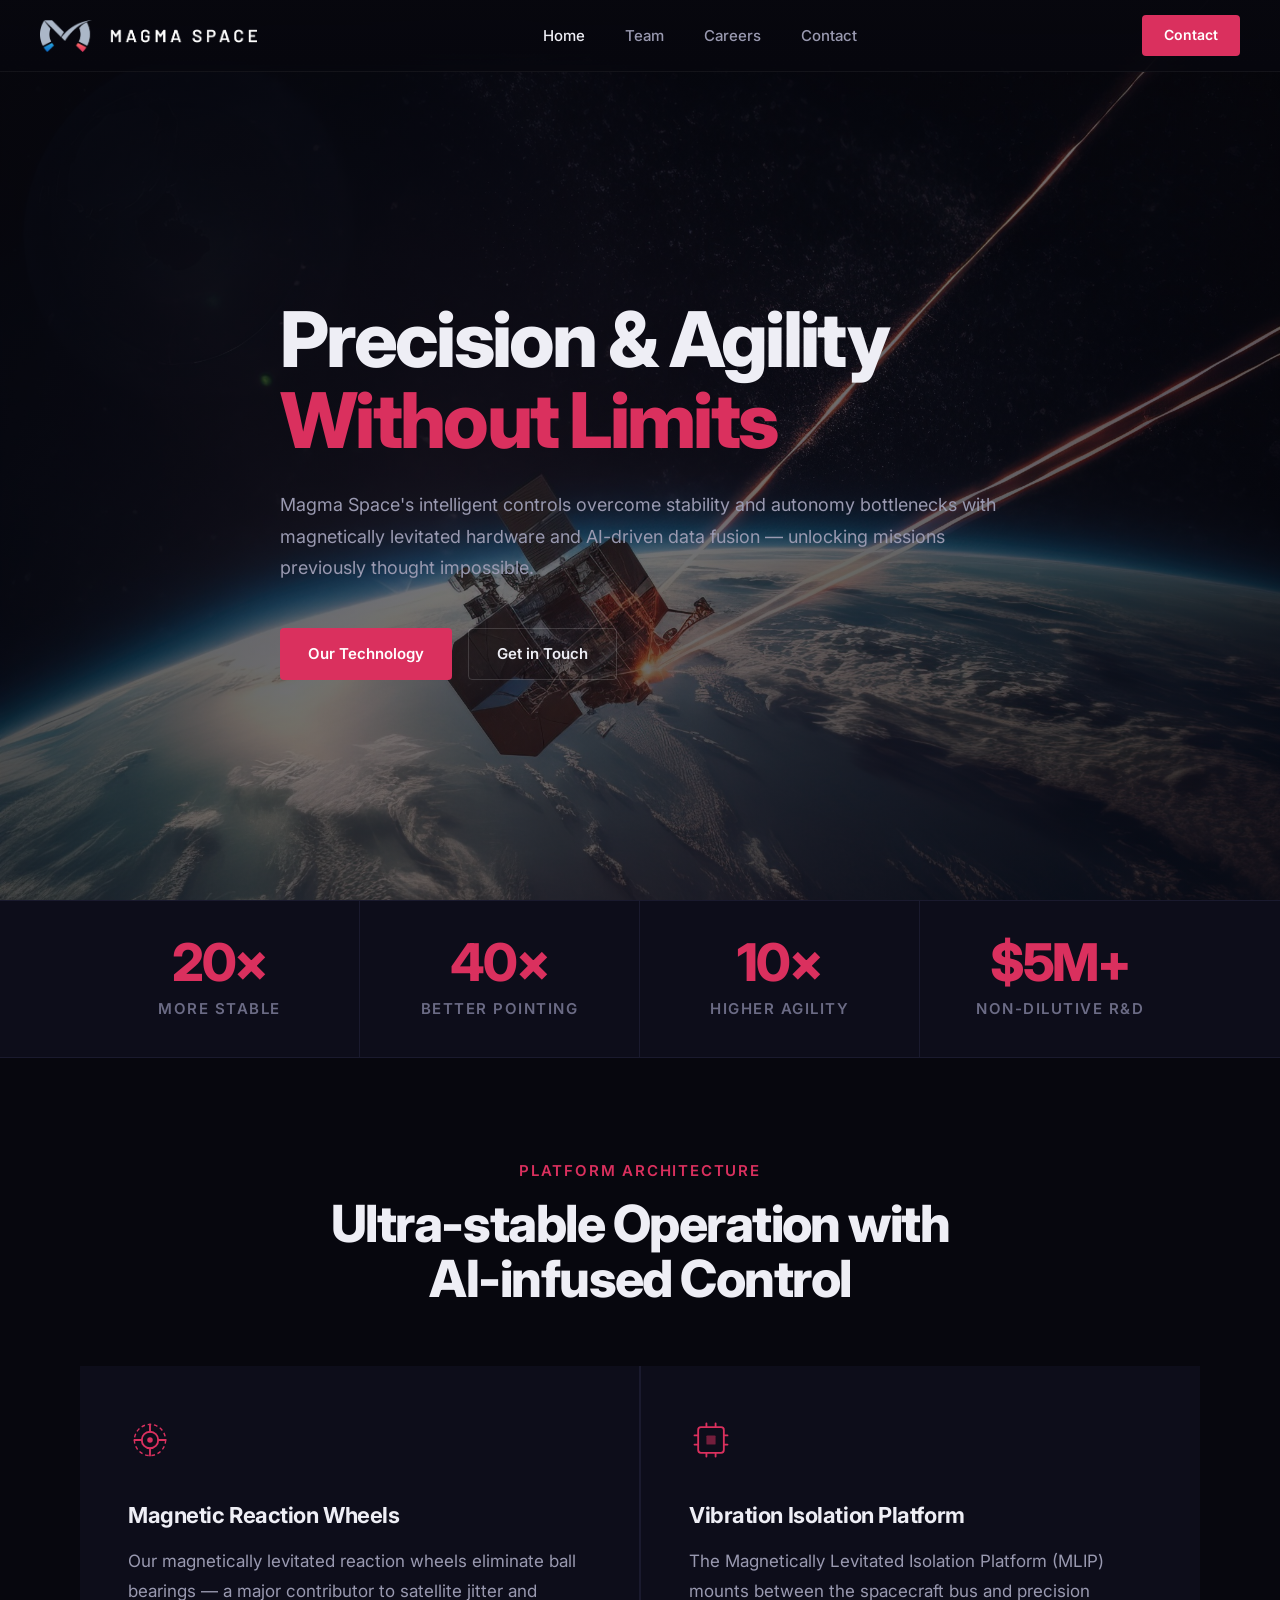
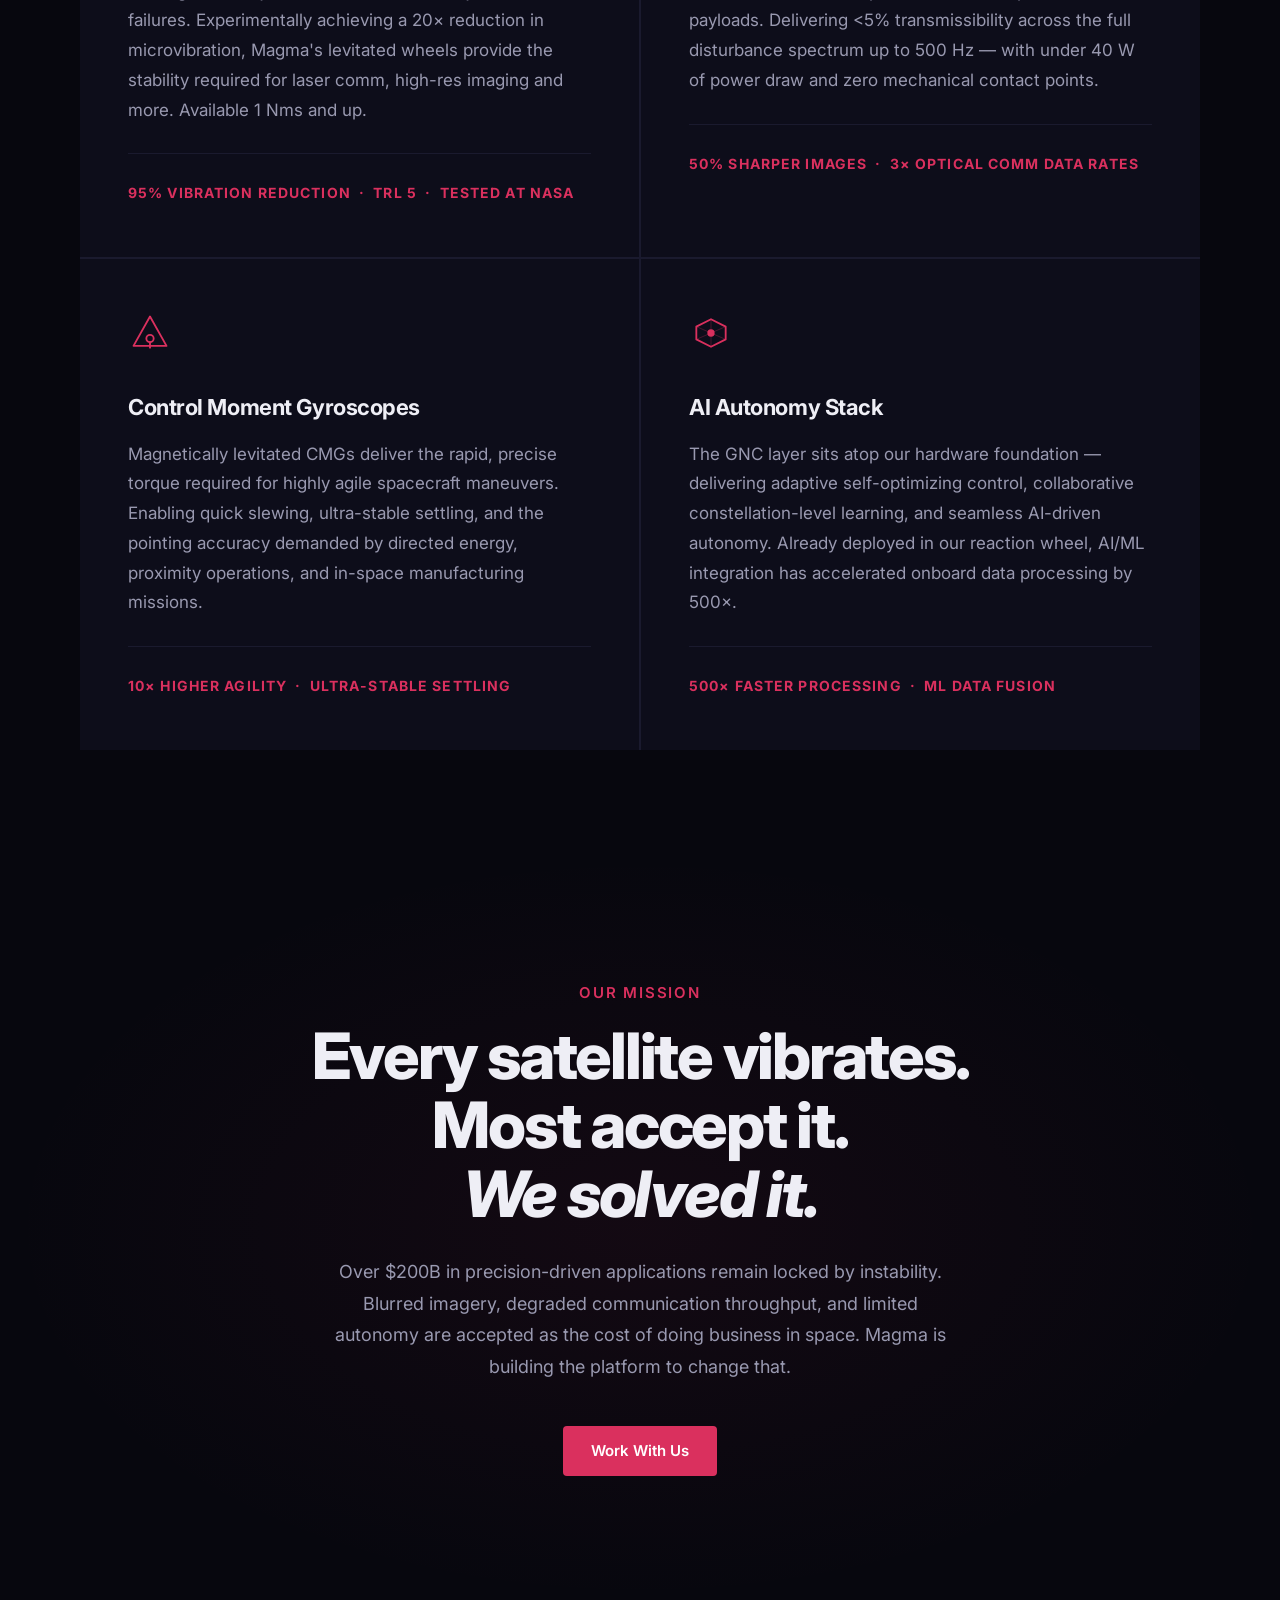
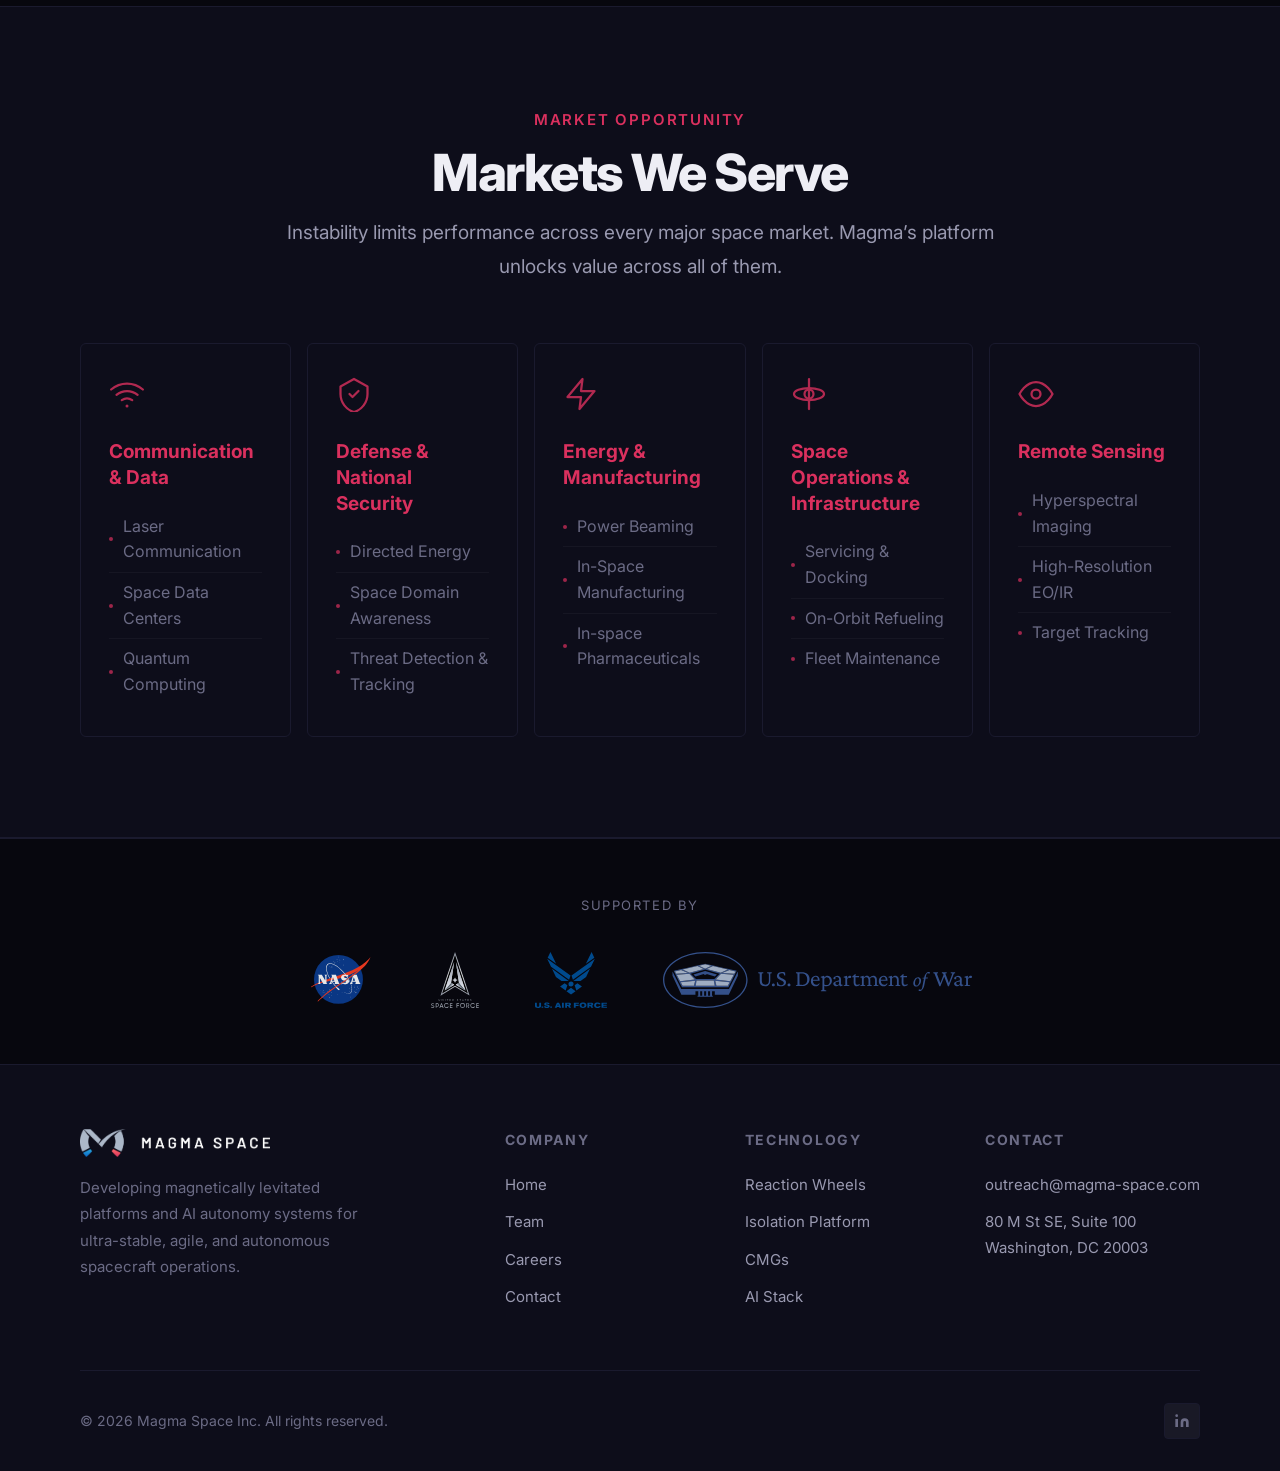
==== index.html @ cbd71b89 "fix favicon path (underscore not hyphen) Co-Authored-By: Claude Sonnet 4.6 <noreply@anthropic.com>" ====
<!DOCTYPE html>
<html lang="en">
<head>
  <meta charset="UTF-8">
  <meta name="viewport" content="width=device-width, initial-scale=1.0">
  <title>Magma Space — Ultra-Stable, Agile &amp; Autonomous Satellite Control</title>
  <meta name="description" content="Magma Space builds magnetically levitated platforms and AI autonomy systems that eliminate satellite vibration, enabling unprecedented precision for next-generation space missions.">
  <link rel="canonical" href="https://www.magma-space.com/">
  <link rel="icon" type="image/png" href="Images/logos/magma_favicon.png">


  <!-- Open Graph -->
  <meta property="og:type" content="website">
  <meta property="og:site_name" content="Magma Space">
  <meta property="og:url" content="https://www.magma-space.com/">
  <meta property="og:title" content="Magma Space — Ultra-Stable, Agile & Autonomous Satellite Control">
  <meta property="og:description" content="Magma Space builds magnetically levitated platforms and AI autonomy systems that eliminate satellite vibration, enabling unprecedented precision for next-generation space missions.">
  <meta property="og:image" content="https://www.magma-space.com/Images/stock/lasercomm.jpeg">

  <!-- Twitter / X Card -->
  <meta name="twitter:card" content="summary_large_image">
  <meta name="twitter:title" content="Magma Space — Ultra-Stable, Agile & Autonomous Satellite Control">
  <meta name="twitter:description" content="Magma Space builds magnetically levitated platforms and AI autonomy systems that eliminate satellite vibration, enabling unprecedented precision for next-generation space missions.">
  <meta name="twitter:image" content="https://www.magma-space.com/Images/stock/lasercomm.jpeg">

  <link rel="preconnect" href="https://fonts.googleapis.com">
  <link rel="preconnect" href="https://fonts.gstatic.com" crossorigin>
  <link href="https://fonts.googleapis.com/css2?family=Inter:ital,wght@0,400;0,500;0,600;0,700;0,800;0,900;1,400&display=swap" rel="stylesheet">
  <link rel="stylesheet" href="style.css">

  <!-- Structured Data -->
  <script type="application/ld+json">
  {
    "@context": "https://schema.org",
    "@type": "Organization",
    "name": "Magma Space",
    "alternateName": "Magma Space Inc.",
    "url": "https://www.magma-space.com",
    "logo": "https://www.magma-space.com/Images/logos/221030_Magma_Space_Logo_horizontal_negative.png",
    "description": "Magma Space builds magnetically levitated platforms and AI autonomy systems that eliminate satellite vibration, enabling unprecedented precision for next-generation space missions.",
    "foundingDate": "2022",
    "address": {
      "@type": "PostalAddress",
      "streetAddress": "80 M St SE, Suite 100",
      "addressLocality": "Washington",
      "addressRegion": "DC",
      "postalCode": "20003",
      "addressCountry": "US"
    },
    "contactPoint": {
      "@type": "ContactPoint",
      "email": "outreach@magma-space.com",
      "contactType": "customer service"
    },
    "sameAs": [
      "https://www.linkedin.com/company/magma-space/"
    ]
  }
  </script>
</head>
<body>

<!-- ── Navigation ─────────────────────────────────────────────────── -->
<nav>
  <a href="index.html" class="nav-logo"><img src="Images/logos/221030_Magma_Space_Logo_horizontal_negative.png" alt="Magma Space"></a>
  <ul class="nav-links">
    <li><a href="index.html" class="active">Home</a></li>
    <li><a href="team.html">Team</a></li>
    <li><a href="careers.html">Careers</a></li>
    <li><a href="contact.html">Contact</a></li>
  </ul>
  <a href="contact.html" class="btn-contact">Contact</a>
  <button class="nav-toggle" aria-label="Toggle navigation" aria-expanded="false">
    <span></span><span></span><span></span>
  </button>
</nav>

<!-- ── Hero ───────────────────────────────────────────────────────── -->
<section class="hero">
  <div class="hero-bg" style="background-image: url('Images/stock/SatelliteWithLaser.jpeg');"></div>
  <div class="container">
    <div class="hero-content">
      <h1>Precision & Agility<br><em>Without Limits</em><br></h1>
      <p>Magma Space's intelligent controls overcome stability and autonomy bottlenecks with magnetically levitated hardware and AI-driven data fusion — unlocking missions previously thought impossible.</p>
      <div class="hero-btns">
        <a href="#capabilities" class="btn btn-primary">Our Technology</a>
        <a href="contact.html" class="btn btn-outline">Get in Touch</a>
      </div>
    </div>
  </div>
</section>

<!-- ── Stats Bar ───────────────────────────────────────────────────── -->
<div class="stats-bar">
  <div class="container">
    <div class="stats-grid">
      <div class="stat-item">
        <div class="stat-number">20&times;</div>
        <div class="stat-label">More Stable</div>
      </div>
      <div class="stat-item">
        <div class="stat-number">40&times;</div>
        <div class="stat-label">Better Pointing</div>
      </div>
      <div class="stat-item">
        <div class="stat-number">10&times;</div>
        <div class="stat-label">Higher Agility</div>
      </div>
      <div class="stat-item">
        <div class="stat-number">$5M+</div>
        <div class="stat-label">Non-Dilutive R&amp;D</div>
      </div>
    </div>
  </div>
</div>

<!-- ── Capabilities ────────────────────────────────────────────────── -->
<section class="section" id="capabilities">
  <div class="container">
    <div class="section-header centered">
      <span class="tag">Platform Architecture</span>
      <h2>Ultra-stable Operation with <br> AI-infused Control</h2>
    </div>
    <div class="capabilities-grid">

      <div class="cap-card">
        <svg class="cap-icon" viewBox="0 0 48 48" fill="none" xmlns="http://www.w3.org/2000/svg">
          <circle cx="24" cy="24" r="9" stroke="currentColor" stroke-width="2"/>
          <circle cx="24" cy="24" r="17" stroke="currentColor" stroke-width="1.5" stroke-dasharray="4 3"/>
          <path d="M24 7V15M24 33V41M7 24H15M33 24H41" stroke="currentColor" stroke-width="2" stroke-linecap="round"/>
          <circle cx="24" cy="24" r="3" fill="currentColor"/>
        </svg>
        <h3>Magnetic Reaction Wheels</h3>
        <p>Our magnetically levitated reaction wheels eliminate ball bearings — a major contributor to satellite jitter and failures. Experimentally achieving a 20&times; reduction in microvibration, Magma's levitated wheels provide the stability required for laser comm, high-res imaging and more. Available 1 Nms and up.</p>
        <div class="cap-metric">95% vibration reduction &nbsp;&middot;&nbsp; TRL 5 &nbsp;&middot;&nbsp; Tested at NASA</div>
      </div>

      <div class="cap-card">
        <svg class="cap-icon" viewBox="0 0 48 48" fill="none" xmlns="http://www.w3.org/2000/svg">
          <rect x="10" y="10" width="28" height="28" rx="3" stroke="currentColor" stroke-width="2"/>
          <rect x="19" y="19" width="10" height="10" rx="1" fill="currentColor" opacity="0.5"/>
          <path d="M10 19H6M10 29H6M38 19H42M38 29H42M19 10V6M29 10V6M19 38V42M29 38V42" stroke="currentColor" stroke-width="2" stroke-linecap="round"/>
        </svg>
        <h3>Vibration Isolation Platform</h3>
        <p>The Magnetically Levitated Isolation Platform (MLIP) mounts between the spacecraft bus and precision payloads. Delivering &lt;5% transmissibility across the full disturbance spectrum up to 500&nbsp;Hz — with under 40&nbsp;W of power draw and zero mechanical contact points.</p>
        <div class="cap-metric">50% sharper images &nbsp;&middot;&nbsp; 3&times; optical comm data rates</div>
      </div>

      <div class="cap-card">
        <svg class="cap-icon" viewBox="0 0 48 48" fill="none" xmlns="http://www.w3.org/2000/svg">
          <path d="M24 6L42 38H6L24 6Z" stroke="currentColor" stroke-width="2" stroke-linejoin="round"/>
          <circle cx="24" cy="30" r="4" stroke="currentColor" stroke-width="2"/>
          <line x1="24" y1="34" x2="24" y2="40" stroke="currentColor" stroke-width="2" stroke-linecap="round"/>
        </svg>
        <h3>Control Moment Gyroscopes</h3>
        <p>Magnetically levitated CMGs deliver the rapid, precise torque required for highly agile spacecraft maneuvers. Enabling quick slewing, ultra-stable settling, and the pointing accuracy demanded by directed energy, proximity operations, and in-space manufacturing missions.</p>
        <div class="cap-metric">10&times; higher agility &nbsp;&middot;&nbsp; Ultra-stable settling</div>
      </div>

      <div class="cap-card">
        <svg class="cap-icon" viewBox="0 0 48 48" fill="none" xmlns="http://www.w3.org/2000/svg">
          <path d="M8 17L24 9L40 17V31L24 39L8 31V17Z" stroke="currentColor" stroke-width="2" stroke-linejoin="round"/>
          <path d="M24 9V39M8 17L40 31M40 17L8 31" stroke="currentColor" stroke-width="1" stroke-opacity="0.3"/>
          <circle cx="24" cy="24" r="4" fill="currentColor"/>
        </svg>
        <h3>AI Autonomy Stack</h3>
        <p>The GNC layer sits atop our hardware foundation — delivering adaptive self-optimizing control, collaborative constellation-level learning, and seamless AI-driven autonomy. Already deployed in our reaction wheel, AI/ML integration has accelerated onboard data processing by 500&times;.</p>
        <div class="cap-metric">500&times; faster processing &nbsp;&middot;&nbsp; ML Data Fusion</div>
      </div>

    </div>
  </div>
</section>

<!-- ── Mission ─────────────────────────────────────────────────────── -->
<section class="mission">
  <div class="mission-bg" style="background-image: url('Images/stock/Earth1.jpeg');"></div>
  <div class="mission-overlay"></div>
  <div class="container">
    <div class="mission-content">
      <span class="tag">Our Mission</span>
      <h2>Every satellite vibrates.<br>Most accept it.<br><em>We solved it.</em></h2>
      <p>Over $200B in precision-driven applications remain locked by instability. Blurred imagery, degraded communication throughput, and limited autonomy are accepted as the cost of doing business in space. Magma is building the platform to change that.</p>
      <a href="contact.html" class="btn btn-primary">Work With Us</a>
    </div>
  </div>
</section>

<!-- ── Markets ─────────────────────────────────────────────────────── -->
<section class="section" style="background: var(--bg-card); border-top: 1px solid var(--border); border-bottom: 1px solid var(--border);">
  <div class="container">
    <div class="section-header centered">
      <span class="tag">Market Opportunity</span>
      <h2>Markets We Serve</h2>
      <p>Instability limits performance across every major space market. Magma&rsquo;s platform unlocks value across all of them.</p>
    </div>
    <div class="markets-grid">
      <div class="market-card">
        <svg class="market-icon" viewBox="0 0 24 24" fill="none" stroke="currentColor" stroke-width="1.5" stroke-linecap="round" stroke-linejoin="round">
          <path d="M5 12.55a11 11 0 0 1 14.08 0"/>
          <path d="M1.42 9a16 16 0 0 1 21.16 0"/>
          <path d="M8.53 16.11a6 6 0 0 1 6.95 0"/>
          <circle cx="12" cy="20" r="1" fill="currentColor" stroke="none"/>
        </svg>
        <h3>Communication &amp; Data</h3>
        <ul>
          <li>Laser Communication</li>
          <li>Space Data Centers</li>
          <li>Quantum Computing</li>
        </ul>
      </div>
      <div class="market-card">
        <svg class="market-icon" viewBox="0 0 24 24" fill="none" stroke="currentColor" stroke-width="1.5" stroke-linecap="round" stroke-linejoin="round">
          <path d="M12 2L3 7v5c0 5.55 3.84 10.74 9 12 5.16-1.26 9-6.45 9-12V7L12 2z"/>
          <polyline points="9 12 11 14 15 10"/>
        </svg>
        <h3>Defense &amp; National Security</h3>
        <ul>
          <li>Directed Energy</li>
          <li>Space Domain Awareness</li>
          <li>Threat Detection &amp; Tracking</li>
        </ul>
      </div>
      <div class="market-card">
        <svg class="market-icon" viewBox="0 0 24 24" fill="none" stroke="currentColor" stroke-width="1.5" stroke-linecap="round" stroke-linejoin="round">
          <polygon points="13 2 3 14 12 14 11 22 21 10 12 10 13 2"/>
        </svg>
        <h3>Energy &amp; Manufacturing</h3>
        <ul>
          <li>Power Beaming</li>
          <li>In-Space Manufacturing</li>
          <li>In-space Pharmaceuticals</li>
        </ul>
      </div>
      <div class="market-card">
        <svg class="market-icon" viewBox="0 0 24 24" fill="none" stroke="currentColor" stroke-width="1.5" stroke-linecap="round">
          <circle cx="12" cy="12" r="3"/>
          <ellipse cx="12" cy="12" rx="10" ry="4"/>
          <line x1="12" y1="2" x2="12" y2="22"/>
        </svg>
        <h3>Space Operations &amp; Infrastructure</h3>
        <ul>
          <li>Servicing &amp; Docking</li>
          <li>On-Orbit Refueling</li>
          <li>Fleet Maintenance</li>
        </ul>
      </div>

      <div class="market-card">
        <svg class="market-icon" viewBox="0 0 24 24" fill="none" stroke="currentColor" stroke-width="1.5" stroke-linecap="round" stroke-linejoin="round">
          <path d="M1 12s4-8 11-8 11 8 11 8-4 8-11 8-11-8-11-8z"/>
          <circle cx="12" cy="12" r="3"/>
        </svg>
        <h3>Remote Sensing</h3>
        <ul>
          <li>Hyperspectral Imaging</li>
          <li>High-Resolution EO/IR</li>
          <li>Target Tracking</li>
        </ul>
      </div>
    </div>
  </div>
</section>

<!-- ── Partners ────────────────────────────────────────────────────── -->
<!--
  LOGO FILES — save each to Images/partners/ with the filename below.
  Download sources (all public domain U.S. government works):
    nasa.svg         → https://commons.wikimedia.org/wiki/File:NASA_logo.svg
    space-force.svg  → https://commons.wikimedia.org/wiki/File:United_States_Space_Force_logo.svg
    air-force.svg    → https://commons.wikimedia.org/wiki/File:US_Air_Force_Logo_Solid_Colour.svg
    dept-of-war.svg  → https://commons.wikimedia.org/wiki/File:United_States_Department_of_War_Logo_(2025,_Small_Use).svg
-->
<div class="partners-strip">
  <div class="container">
    <p class="partners-label">Supported By</p>
    <div class="partners-logos">
      <span class="partner-logo"><img src="Images/partners/nasa.svg" alt="NASA"></span>
      <span class="partner-logo"><img src="Images/partners/space-force.svg" alt="U.S. Space Force"></span>
      <span class="partner-logo"><img src="Images/partners/air-force.svg" alt="U.S. Air Force"></span>
      <span class="partner-logo"><img src="Images/partners/dept-of-war.svg" alt="U.S. Department of War"></span>
    </div>
  </div>
</div>

<!-- ── Footer ─────────────────────────────────────────────────────── -->
<footer>
  <div class="container">
    <div class="footer-main">
      <div class="footer-brand">
        <a href="index.html" class="nav-logo"><img src="Images/logos/221030_Magma_Space_Logo_horizontal_negative.png" alt="Magma Space"></a>
        <p>Developing magnetically levitated platforms and AI autonomy systems for ultra-stable, agile, and autonomous spacecraft operations.</p>
      </div>
      <div class="footer-col">
        <h4>Company</h4>
        <ul>
          <li><a href="index.html">Home</a></li>
          <li><a href="team.html">Team</a></li>
          <li><a href="careers.html">Careers</a></li>
          <li><a href="contact.html">Contact</a></li>
        </ul>
      </div>
      <div class="footer-col">
        <h4>Technology</h4>
        <ul>
          <li><a href="#capabilities">Reaction Wheels</a></li>
          <li><a href="#capabilities">Isolation Platform</a></li>
          <li><a href="#capabilities">CMGs</a></li>
          <li><a href="#capabilities">AI Stack</a></li>
        </ul>
      </div>
      <div class="footer-col">
        <h4>Contact</h4>
        <ul>
          <li><a href="mailto:outreach@magma-space.com">outreach@magma-space.com</a></li>
          <li><a href="contact.html">80 M St SE, Suite 100<br>Washington, DC 20003</a></li>
        </ul>
      </div>
    </div>
    <div class="footer-bottom">
      <p>&copy; 2026 Magma Space Inc. All rights reserved.</p>
      <div class="footer-social">
        <a href="https://www.linkedin.com/company/magma-space/" target="_blank" rel="noopener" aria-label="LinkedIn">
          <svg width="16" height="16" viewBox="0 0 24 24" fill="currentColor">
            <path d="M16 8a6 6 0 016 6v7h-4v-7a2 2 0 00-2-2 2 2 0 00-2 2v7h-4v-7a6 6 0 016-6zM2 9h4v12H2z"/>
            <circle cx="4" cy="4" r="2"/>
          </svg>
        </a>
      </div>
    </div>
  </div>
</footer>

<script src="main.js"></script>
</body>
</html>
---- style.css ----
/* ─── Reset ─────────────────────────────────────────────────────────── */
*, *::before, *::after { box-sizing: border-box; margin: 0; padding: 0; }
html { scroll-behavior: smooth; }
body {
  font-family: 'Inter', system-ui, -apple-system, sans-serif;
  background: var(--bg);
  color: var(--text);
  line-height: 1.6;
  -webkit-font-smoothing: antialiased;
}
img { max-width: 100%; display: block; }
a { color: inherit; text-decoration: none; }

/* ─── Variables ─────────────────────────────────────────────────────── */
:root {
  --bg:            #07070e;
  --bg-card:       #0d0d1a;
  --bg-card-hover: #121225;
  --border:        #1a1a2e;
  --accent:        #DA305E;
  --accent-hover:  #b82550;
  --accent-blue:   #2174CB;
  --text:          #eeeef5;
  --text-muted:    #6b6b85;
  --text-dim:      #9999b0;
  --nav-h:         72px;
  --max:           1200px;
  --r:             6px;
}

/* ─── Utilities ─────────────────────────────────────────────────────── */
.container { max-width: var(--max); margin: 0 auto; padding: 0 40px; }
.tag {
  font-size: 15px;
  font-weight: 600;
  letter-spacing: 0.12em;
  text-transform: uppercase;
  color: var(--accent);
}
.section    { padding: 100px 0; }
.section-sm { padding: 60px 0; }

/* ─── Navigation ────────────────────────────────────────────────────── */
nav {
  position: fixed;
  top: 0; left: 0; right: 0;
  height: var(--nav-h);
  display: flex;
  align-items: center;
  justify-content: space-between;
  padding: 0 40px;
  z-index: 100;
  background: linear-gradient(to bottom, rgba(7,7,14,0.97) 0%, rgba(7,7,14,0.85) 100%);
  backdrop-filter: blur(16px);
  border-bottom: 1px solid rgba(255,255,255,0.05);
}
.nav-logo {
  display: flex;
  align-items: center;
  flex-shrink: 0;
}
.nav-logo img {
  height: 32px;
  width: auto;
  display: block;
}
.nav-links { display: flex; list-style: none; gap: 40px; }
.nav-links a {
  font-size: 15px;
  font-weight: 500;
  color: var(--text-dim);
  transition: color 0.2s;
}
.nav-links a:hover,
.nav-links a.active { color: var(--text); }
.nav-toggle {
  display: none;
  flex-direction: column;
  justify-content: center;
  gap: 5px;
  background: none;
  border: none;
  cursor: pointer;
  padding: 8px;
  z-index: 101;
}
.nav-toggle span {
  display: block;
  width: 22px;
  height: 2px;
  background: var(--text);
  border-radius: 2px;
  transition: transform 0.25s, opacity 0.25s;
}
.nav-toggle.open span:nth-child(1) { transform: translateY(7px) rotate(45deg); }
.nav-toggle.open span:nth-child(2) { opacity: 0; }
.nav-toggle.open span:nth-child(3) { transform: translateY(-7px) rotate(-45deg); }
.btn-contact {
  padding: 9px 22px;
  background: var(--accent);
  color: #fff;
  font-size: 14px;
  font-weight: 600;
  border-radius: 4px;
  transition: background 0.2s, transform 0.15s;
}
.btn-contact:hover { background: var(--accent-hover); transform: translateY(-1px); }

/* ─── Buttons ───────────────────────────────────────────────────────── */
.btn {
  display: inline-flex;
  align-items: center;
  gap: 8px;
  padding: 13px 28px;
  font-size: 15px;
  font-weight: 600;
  border-radius: 4px;
  transition: all 0.2s;
  cursor: pointer;
  border: none;
  font-family: inherit;
}
.btn-primary { background: var(--accent); color: #fff; }
.btn-primary:hover { background: var(--accent-hover); transform: translateY(-1px); }
.btn-outline {
  background: transparent;
  color: var(--text);
  border: 1px solid rgba(255,255,255,0.15);
}
.btn-outline:hover { border-color: rgba(255,255,255,0.35); background: rgba(255,255,255,0.04); }

/* ─── Hero ──────────────────────────────────────────────────────────── */
.hero {
  position: relative;
  min-height: 100vh;
  display: flex;
  align-items: center;
  overflow: hidden;
}
.hero-bg {
  position: absolute;
  inset: 0;
  background-size: cover;
  background-position: top right;
  z-index: 0;
}
.hero-bg::after {
  content: '';
  position: absolute;
  inset: 0;
  background: linear-gradient(135deg,
    rgba(7,7,14,0.88) 0%,
    rgba(7,7,14,0.55) 50%,
    rgba(7,7,14,0.75) 100%);
}
.hero-content {
  position: relative;
  z-index: 1;
  max-width: 780px;
  padding-top: 80px;
}
.hero-label {
  display: inline-flex;
  align-items: center;
  gap: 10px;
  margin-bottom: 28px;
}
.hero-label::before {
  content: '';
  display: block;
  width: 28px;
  height: 1px;
  background: var(--accent);
}
.hero h1 {
  font-size: clamp(44px, 6vw, 80px);
  font-weight: 800;
  line-height: 1.05;
  letter-spacing: -0.035em;
  margin-bottom: 28px;
}
.hero h1 em { font-style: normal; color: var(--accent); }
.hero p {
  font-size: 18px;
  color: var(--text-dim);
  max-width: 720px;
  margin-bottom: 44px;
  line-height: 1.75;
}
.hero-btns { display: flex; gap: 16px; flex-wrap: wrap; }

/* ─── Stats Bar ─────────────────────────────────────────────────────── */
.stats-bar {
  background: var(--bg-card);
  border-top: 1px solid var(--border);
  border-bottom: 1px solid var(--border);
}
.stats-grid {
  display: grid;
  grid-template-columns: repeat(4, 1fr);
}
.stat-item {
  text-align: center;
  padding: 36px 20px;
  border-right: 1px solid var(--border);
}
.stat-item:last-child { border-right: none; }
.stat-number {
  font-size: 52px;
  font-weight: 800;
  letter-spacing: -0.04em;
  color: var(--accent);
  line-height: 1;
  margin-bottom: 8px;
}
.stat-label {
  font-size: 15px;
  color: var(--text-muted);
  font-weight: 600;
  text-transform: uppercase;
  letter-spacing: 0.1em;
}

/* ─── Section Headers ───────────────────────────────────────────────── */
.section-header { margin-bottom: 60px; }
.section-header h2 {
  font-size: clamp(32px, 4vw, 54px);
  font-weight: 800;
  letter-spacing: -0.03em;
  line-height: 1.08;
  margin-top: 12px;
  margin-bottom: 16px;
}
.section-header p {
  font-size: 19px;
  color: var(--text-dim);
  max-width: 720px;
  line-height: 1.75;
}
.section-header.centered { text-align: center; }
.section-header.centered p { margin: 0 auto; }

/* ─── Capabilities Grid ─────────────────────────────────────────────── */
.capabilities-grid {
  display: grid;
  grid-template-columns: repeat(2, 1fr);
  gap: 2px;
  background: var(--border);
}
.cap-card {
  background: var(--bg-card);
  padding: 52px 48px;
  position: relative;
  overflow: hidden;
  transition: background 0.2s;
}
.cap-card:hover { background: var(--bg-card-hover); }
.cap-card::before {
  content: '';
  position: absolute;
  top: 0; left: 0; right: 0;
  height: 2px;
  background: var(--accent);
  opacity: 0;
  transition: opacity 0.25s;
}
.cap-card:hover::before { opacity: 1; }
.cap-icon {
  width: 44px;
  height: 44px;
  margin-bottom: 28px;
  color: var(--accent);
}
.cap-card h3 {
  font-size: 22px;
  font-weight: 700;
  letter-spacing: -0.02em;
  margin-bottom: 14px;
}
.cap-card p {
  font-size: 17px;
  color: var(--text-dim);
  line-height: 1.75;
}
.cap-metric {
  margin-top: 28px;
  padding-top: 28px;
  border-top: 1px solid var(--border);
  font-size: 14px;
  color: var(--accent);
  font-weight: 700;
  letter-spacing: 0.08em;
  text-transform: uppercase;
}

/* ─── Mission Block ─────────────────────────────────────────────────── */
.mission {
  position: relative;
  overflow: hidden;
  text-align: center;
  padding: 130px 0;
}
.mission-bg {
  position: absolute;
  inset: 0;
  background-size: cover;
  background-position: center;
  opacity: 0.1;
}
.mission-overlay {
  position: absolute;
  inset: 0;
  background: radial-gradient(ellipse at center, rgba(218,48,94,0.06) 0%, transparent 70%);
}
.mission-content {
  position: relative;
  z-index: 1;
  max-width: 820px;
  margin: 0 auto;
}
.mission h2 {
  font-size: clamp(36px, 5vw, 66px);
  font-weight: 800;
  letter-spacing: -0.035em;
  line-height: 1.08;
  margin: 16px 0 28px;
}
.mission p {
  font-size: 18px;
  color: var(--text-dim);
  line-height: 1.75;
  max-width: 620px;
  margin: 0 auto 44px;
}

/* ─── Markets Grid ──────────────────────────────────────────────────── */
.markets-grid {
  display: grid;
  grid-template-columns: repeat(5, 1fr);
  gap: 16px;
}
.market-card {
  background: var(--bg-card);
  border: 1px solid var(--border);
  border-radius: var(--r);
  padding: 32px 28px;
  position: relative;
  overflow: hidden;
  transition: border-color 0.3s, background 0.3s, transform 0.3s, box-shadow 0.3s;
}
.market-card::before {
  content: '';
  position: absolute;
  top: 0; left: 0; right: 0;
  height: 2px;
  background: var(--accent);
  opacity: 0;
  transition: opacity 0.3s;
}
.market-card:hover {
  border-color: rgba(218,48,94,0.45);
  background: var(--bg-card-hover);
  transform: translateY(-6px);
  box-shadow: 0 20px 48px rgba(218,48,94,0.12);
}
.market-card:hover::before { opacity: 1; }
.market-icon {
  width: 36px;
  height: 36px;
  color: var(--accent);
  margin-bottom: 20px;
  opacity: 0.8;
  transition: transform 0.3s, opacity 0.3s;
}
.market-card:hover .market-icon {
  transform: scale(1.15);
  opacity: 1;
}
.market-value {
  font-size: 38px;
  font-weight: 800;
  letter-spacing: -0.04em;
  color: var(--accent);
  margin-bottom: 8px;
  line-height: 1;
}
.market-card h3 {
  font-size: 19px;
  font-weight: 700;
  margin-bottom: 16px;
  line-height: 1.35;
  color: var(--accent);
}
.market-card ul { list-style: none; }
.market-card ul li {
  font-size: 16px;
  color: var(--text-muted);
  padding: 7px 0;
  display: flex;
  align-items: center;
  gap: 10px;
  border-bottom: 1px solid rgba(255,255,255,0.04);
}
.market-card ul li:last-child { border-bottom: none; }
.market-card ul li::before {
  content: '';
  width: 4px;
  height: 4px;
  background: var(--accent);
  border-radius: 50%;
  flex-shrink: 0;
  opacity: 0.7;
}

/* ─── News Ticker ───────────────────────────────────────────────────── */
.news-strip {
  background: rgba(218,48,94,0.05);
  border-top: 1px solid rgba(218,48,94,0.12);
  border-bottom: 1px solid rgba(218,48,94,0.12);
  padding: 18px 0;
  overflow: hidden;
  position: relative;
}
.news-strip::before,
.news-strip::after {
  content: '';
  position: absolute;
  top: 0; bottom: 0;
  width: 100px;
  z-index: 2;
  pointer-events: none;
}
.news-strip::before { left: 0; background: linear-gradient(to right, var(--bg), transparent); }
.news-strip::after  { right: 0; background: linear-gradient(to left, var(--bg), transparent); }
.ticker-track {
  display: flex;
  animation: ticker 50s linear infinite;
  width: max-content;
}
.ticker-track:hover { animation-play-state: paused; }
@keyframes ticker {
  0%   { transform: translateX(0); }
  100% { transform: translateX(-50%); }
}
.ticker-item {
  display: inline-flex;
  align-items: center;
  gap: 14px;
  padding: 0 64px;
  white-space: nowrap;
  font-size: 14px;
  font-weight: 500;
  color: var(--text-dim);
}
.ticker-item strong { color: var(--text); font-weight: 600; }
.ticker-dot {
  width: 4px;
  height: 4px;
  background: var(--accent);
  border-radius: 50%;
  flex-shrink: 0;
}

/* ─── Partners Strip ────────────────────────────────────────────────── */
.partners-strip {
  border-top: 1px solid var(--border);
  padding: 56px 0;
}
.partners-label {
  text-align: center;
  font-size: 13px;
  text-transform: uppercase;
  letter-spacing: 0.12em;
  color: var(--text-muted);
  margin-bottom: 36px;
}
.partners-logos {
  display: flex;
  justify-content: center;
  align-items: center;
  gap: 56px;
  flex-wrap: wrap;
}
.partner-logo {
  display: flex;
  align-items: center;
}
.partner-logo img {
  height: 56px;
  width: auto;
  opacity: 0.9;
  transition: opacity 0.2s;
}
.partner-logo img:hover { opacity: 1; }

/* ─── Page Hero (inner pages) ───────────────────────────────────────── */
.page-hero {
  padding: calc(var(--nav-h) + 80px) 0 80px;
  border-bottom: 1px solid var(--border);
}
.page-hero h1 {
  font-size: clamp(38px, 5vw, 66px);
  font-weight: 800;
  letter-spacing: -0.035em;
  line-height: 1.08;
  margin-top: 14px;
  margin-bottom: 18px;
}
.page-hero p {
  font-size: 18px;
  color: var(--text-dim);
  max-width: 560px;
  line-height: 1.75;
}

/* ─── Team Grid ─────────────────────────────────────────────────────── */
.team-grid {
  display: grid;
  grid-template-columns: repeat(3, 1fr);
  gap: 20px;
}
.team-card {
  background: var(--bg-card);
  border: 1px solid var(--border);
  border-radius: var(--r);
  overflow: hidden;
  transition: border-color 0.25s, transform 0.25s;
}
.team-card:hover {
  border-color: rgba(218,48,94,0.35);
  transform: translateY(-4px);
}
.team-photo {
  width: 100%;
  aspect-ratio: 1 / 1;
  object-fit: cover;
  object-position: top center;
  filter: grayscale(15%);
  transition: filter 0.3s;
}
.team-card:hover .team-photo { filter: grayscale(0%); }
.team-info {
  padding: 22px 24px;
  display: flex;
  justify-content: space-between;
  align-items: center;
  gap: 12px;
}
.team-info-text h3 {
  font-size: 17px;
  font-weight: 700;
  letter-spacing: -0.01em;
  margin-bottom: 4px;
}
.team-info-text p {
  font-size: 15px;
  color: var(--text-muted);
  font-weight: 500;
}
.linkedin-btn {
  flex-shrink: 0;
  width: 36px;
  height: 36px;
  background: rgba(255,255,255,0.06);
  border: 1px solid var(--border);
  border-radius: 4px;
  display: flex;
  align-items: center;
  justify-content: center;
  color: var(--text-dim);
  transition: background 0.2s, color 0.2s, border-color 0.2s;
}
.linkedin-btn:hover { background: #0a66c2; color: #fff; border-color: #0a66c2; }

/* ─── Advisor Grid ──────────────────────────────────────────────────── */
.advisor-grid {
  display: grid;
  grid-template-columns: repeat(4, 1fr);
  gap: 16px;
}
.advisor-card {
  background: var(--bg-card);
  border: 1px solid var(--border);
  border-radius: var(--r);
  padding: 28px 24px;
  transition: border-color 0.2s;
}
.advisor-card:hover { border-color: rgba(218,48,94,0.25); }
.advisor-card h3 {
  font-size: 17px;
  font-weight: 700;
  margin-bottom: 6px;
}
.advisor-card .role {
  font-size: 15px;
  color: var(--accent);
  font-weight: 600;
  letter-spacing: 0.02em;
  margin-bottom: 12px;
}
.advisor-card p {
  font-size: 15px;
  color: var(--text-muted);
  line-height: 1.65;
}

/* ─── Careers ───────────────────────────────────────────────────────── */
.careers-list {
  display: flex;
  flex-direction: column;
  gap: 2px;
  background: var(--border);
  border-radius: var(--r);
  overflow: hidden;
}
.job-card {
  background: var(--bg-card);
  padding: 44px 52px;
  display: flex;
  justify-content: space-between;
  align-items: center;
  gap: 60px;
  transition: background 0.2s;
}
.job-card:hover { background: var(--bg-card-hover); }
.job-info { flex: 1; }
.job-dept {
  font-size: 14px;
  font-weight: 700;
  letter-spacing: 0.12em;
  text-transform: uppercase;
  color: var(--accent);
  margin-bottom: 10px;
}
.job-info h3 {
  font-size: 22px;
  font-weight: 700;
  letter-spacing: -0.02em;
  margin-bottom: 12px;
}
.job-info p {
  font-size: 16px;
  color: var(--text-dim);
  line-height: 1.75;
  max-width: 620px;
}
.btn-apply {
  flex-shrink: 0;
  display: inline-block;
  padding: 12px 28px;
  background: transparent;
  border: 1px solid var(--border);
  color: var(--text);
  font-size: 15px;
  font-weight: 600;
  border-radius: 4px;
  transition: all 0.2s;
  white-space: nowrap;
  font-family: inherit;
  cursor: pointer;
}
.btn-apply:hover {
  background: var(--accent);
  border-color: var(--accent);
  color: #fff;
  transform: translateY(-1px);
}
.careers-cta {
  margin-top: 60px;
  padding: 56px 48px;
  background: var(--bg-card);
  border: 1px solid var(--border);
  border-radius: var(--r);
  text-align: center;
}
.careers-cta h3 {
  font-size: 26px;
  font-weight: 700;
  letter-spacing: -0.02em;
  margin-bottom: 10px;
}
.careers-cta p { color: var(--text-dim); margin-bottom: 28px; font-size: 16px; line-height: 1.65; }

/* ─── Contact ───────────────────────────────────────────────────────── */
.contact-layout {
  display: grid;
  grid-template-columns: 1fr 1.6fr;
  gap: 80px;
  align-items: start;
}
.contact-info h2 {
  font-size: clamp(32px, 4vw, 48px);
  font-weight: 800;
  letter-spacing: -0.03em;
  line-height: 1.1;
  margin-bottom: 18px;
}
.contact-info > p {
  color: var(--text-dim);
  font-size: 16px;
  line-height: 1.75;
  margin-bottom: 44px;
}
.contact-details { display: flex; flex-direction: column; gap: 20px; }
.contact-item { display: flex; gap: 16px; align-items: flex-start; }
.contact-icon {
  width: 40px;
  height: 40px;
  background: var(--bg-card);
  border: 1px solid var(--border);
  border-radius: 4px;
  display: flex;
  align-items: center;
  justify-content: center;
  color: var(--accent);
  flex-shrink: 0;
}
.contact-item-text .label {
  font-size: 14px;
  text-transform: uppercase;
  letter-spacing: 0.1em;
  color: var(--text-muted);
  margin-bottom: 4px;
  font-weight: 600;
}
.contact-item-text .value {
  font-size: 16px;
  font-weight: 500;
  color: var(--text);
  line-height: 1.5;
}
.contact-item-text a.value:hover { color: var(--accent); }
.contact-form {
  background: var(--bg-card);
  border: 1px solid var(--border);
  border-radius: var(--r);
  padding: 52px;
}
.contact-form h3 {
  font-size: 22px;
  font-weight: 700;
  letter-spacing: -0.02em;
  margin-bottom: 32px;
}
.form-group { margin-bottom: 22px; }
.form-group label {
  display: block;
  font-size: 13px;
  font-weight: 700;
  color: var(--text-muted);
  margin-bottom: 8px;
  text-transform: uppercase;
  letter-spacing: 0.08em;
}
.form-group input,
.form-group textarea,
.form-group select {
  width: 100%;
  background: rgba(255,255,255,0.04);
  border: 1px solid var(--border);
  border-radius: 4px;
  padding: 13px 16px;
  font-size: 16px;
  color: var(--text);
  font-family: inherit;
  transition: border-color 0.2s, background 0.2s;
  -webkit-appearance: none;
}
.form-group input:focus,
.form-group textarea:focus,
.form-group select:focus {
  outline: none;
  border-color: rgba(218,48,94,0.5);
  background: rgba(255,255,255,0.06);
}
.form-group select { cursor: pointer; }
.form-group select option { background: #0d0d1a; }
.form-group textarea { resize: vertical; min-height: 130px; }
.form-row { display: grid; grid-template-columns: 1fr 1fr; gap: 16px; }
.form-group input::placeholder,
.form-group textarea::placeholder { color: var(--text-muted); }
.form-submit {
  width: 100%;
  padding: 16px;
  background: var(--accent);
  color: #fff;
  font-size: 15px;
  font-weight: 700;
  border: none;
  border-radius: 4px;
  cursor: pointer;
  transition: background 0.2s, transform 0.15s;
  font-family: inherit;
  letter-spacing: 0.01em;
  margin-top: 4px;
}
.form-submit:hover { background: var(--accent-hover); transform: translateY(-1px); }

/* ─── Footer ────────────────────────────────────────────────────────── */
footer {
  background: var(--bg-card);
  border-top: 1px solid var(--border);
  padding: 64px 0 32px;
}
.footer-main {
  display: grid;
  grid-template-columns: 2fr 1fr 1fr 1fr;
  gap: 56px;
  padding-bottom: 48px;
  border-bottom: 1px solid var(--border);
  margin-bottom: 32px;
}
.footer-brand .nav-logo img {
  height: 28px;
}
.footer-brand p {
  font-size: 15px;
  color: var(--text-muted);
  line-height: 1.75;
  margin-top: 18px;
  max-width: 280px;
}
.footer-col h4 {
  font-size: 14px;
  font-weight: 700;
  text-transform: uppercase;
  letter-spacing: 0.12em;
  color: var(--text-muted);
  margin-bottom: 20px;
}
.footer-col ul { list-style: none; }
.footer-col ul li { margin-bottom: 12px; }
.footer-col ul li a {
  white-space: nowrap;
  font-size: 15px;
  color: var(--text-dim);
  transition: color 0.2s;
}
.footer-col ul li a:hover { color: var(--text); }
.footer-bottom {
  display: flex;
  justify-content: space-between;
  align-items: center;
}
.footer-bottom p { font-size: 14px; color: var(--text-muted); }
.footer-social a {
  display: inline-flex;
  align-items: center;
  justify-content: center;
  width: 36px;
  height: 36px;
  background: rgba(255,255,255,0.05);
  border: 1px solid var(--border);
  border-radius: 4px;
  color: var(--text-muted);
  transition: background 0.2s, color 0.2s, border-color 0.2s;
}
.footer-social a:hover { background: #0a66c2; color: #fff; border-color: #0a66c2; }

/* ─── CTA Section ───────────────────────────────────────────────────── */
.cta-section {
  text-align: center;
  padding: 100px 0;
}
.cta-section h2 {
  font-size: clamp(28px, 4vw, 48px);
  font-weight: 800;
  letter-spacing: -0.03em;
  margin-bottom: 18px;
}
.cta-section p {
  color: var(--text-dim);
  font-size: 17px;
  line-height: 1.75;
  margin-bottom: 36px;
  max-width: 480px;
  margin-left: auto;
  margin-right: auto;
}

/* ─── Responsive ────────────────────────────────────────────────────── */
@media (max-width: 1024px) {
  .markets-grid   { grid-template-columns: repeat(2, 1fr); }
  .advisor-grid   { grid-template-columns: repeat(2, 1fr); }
  .footer-main    { grid-template-columns: 1fr 1fr; gap: 40px; }
}

@media (max-width: 768px) {
  .container   { padding: 0 24px; }
  nav          { padding: 0 24px; }
  .btn-contact { display: none; }
  .nav-toggle  { display: flex; }
  .nav-links {
    display: none;
    position: fixed;
    top: var(--nav-h);
    left: 0;
    right: 0;
    flex-direction: column;
    gap: 0;
    padding: 8px 24px 20px;
    background: rgba(7,7,14,0.98);
    backdrop-filter: blur(16px);
    border-bottom: 1px solid var(--border);
    z-index: 99;
  }
  .nav-links.open { display: flex; }
  .nav-links li a {
    display: block;
    padding: 14px 0;
    font-size: 16px;
    border-bottom: 1px solid rgba(255,255,255,0.06);
  }
  .nav-links li:last-child a { border-bottom: none; }
  .stats-grid  { grid-template-columns: repeat(2, 1fr); }
  .stat-item   { border-right: none; border-bottom: 1px solid var(--border); }
  .stat-item:nth-child(odd)  { border-right: 1px solid var(--border); }
  .stat-item:nth-child(3),
  .stat-item:nth-child(4)    { border-bottom: none; }
  .capabilities-grid { grid-template-columns: 1fr; }
  .cap-card          { padding: 36px 28px; }
  .markets-grid      { grid-template-columns: repeat(2, 1fr); }
  .team-grid         { grid-template-columns: repeat(2, 1fr); }
  .advisor-grid      { grid-template-columns: repeat(2, 1fr); }
  .job-card          { flex-direction: column; align-items: flex-start; gap: 24px; padding: 32px 28px; }
  .contact-layout    { grid-template-columns: 1fr; gap: 48px; }
  .contact-form      { padding: 32px 24px; }
  .form-row          { grid-template-columns: 1fr; }
  .footer-main       { grid-template-columns: 1fr; gap: 32px; }
  .footer-bottom     { flex-direction: column; gap: 16px; text-align: center; }
  .hero-btns         { flex-direction: column; align-items: flex-start; }
  .partners-logos    { gap: 32px; }
}

@media (max-width: 480px) {
  .team-grid     { grid-template-columns: 1fr; }
  .advisor-grid  { grid-template-columns: 1fr; }
  .markets-grid  { grid-template-columns: 1fr; }
  .stats-grid    { grid-template-columns: 1fr; }
  .stat-item     { border-right: none !important; }
  .stat-item:nth-child(3),
  .stat-item:nth-child(4) { border-bottom: 1px solid var(--border) !important; }
  .stat-item:last-child { border-bottom: none !important; }
}
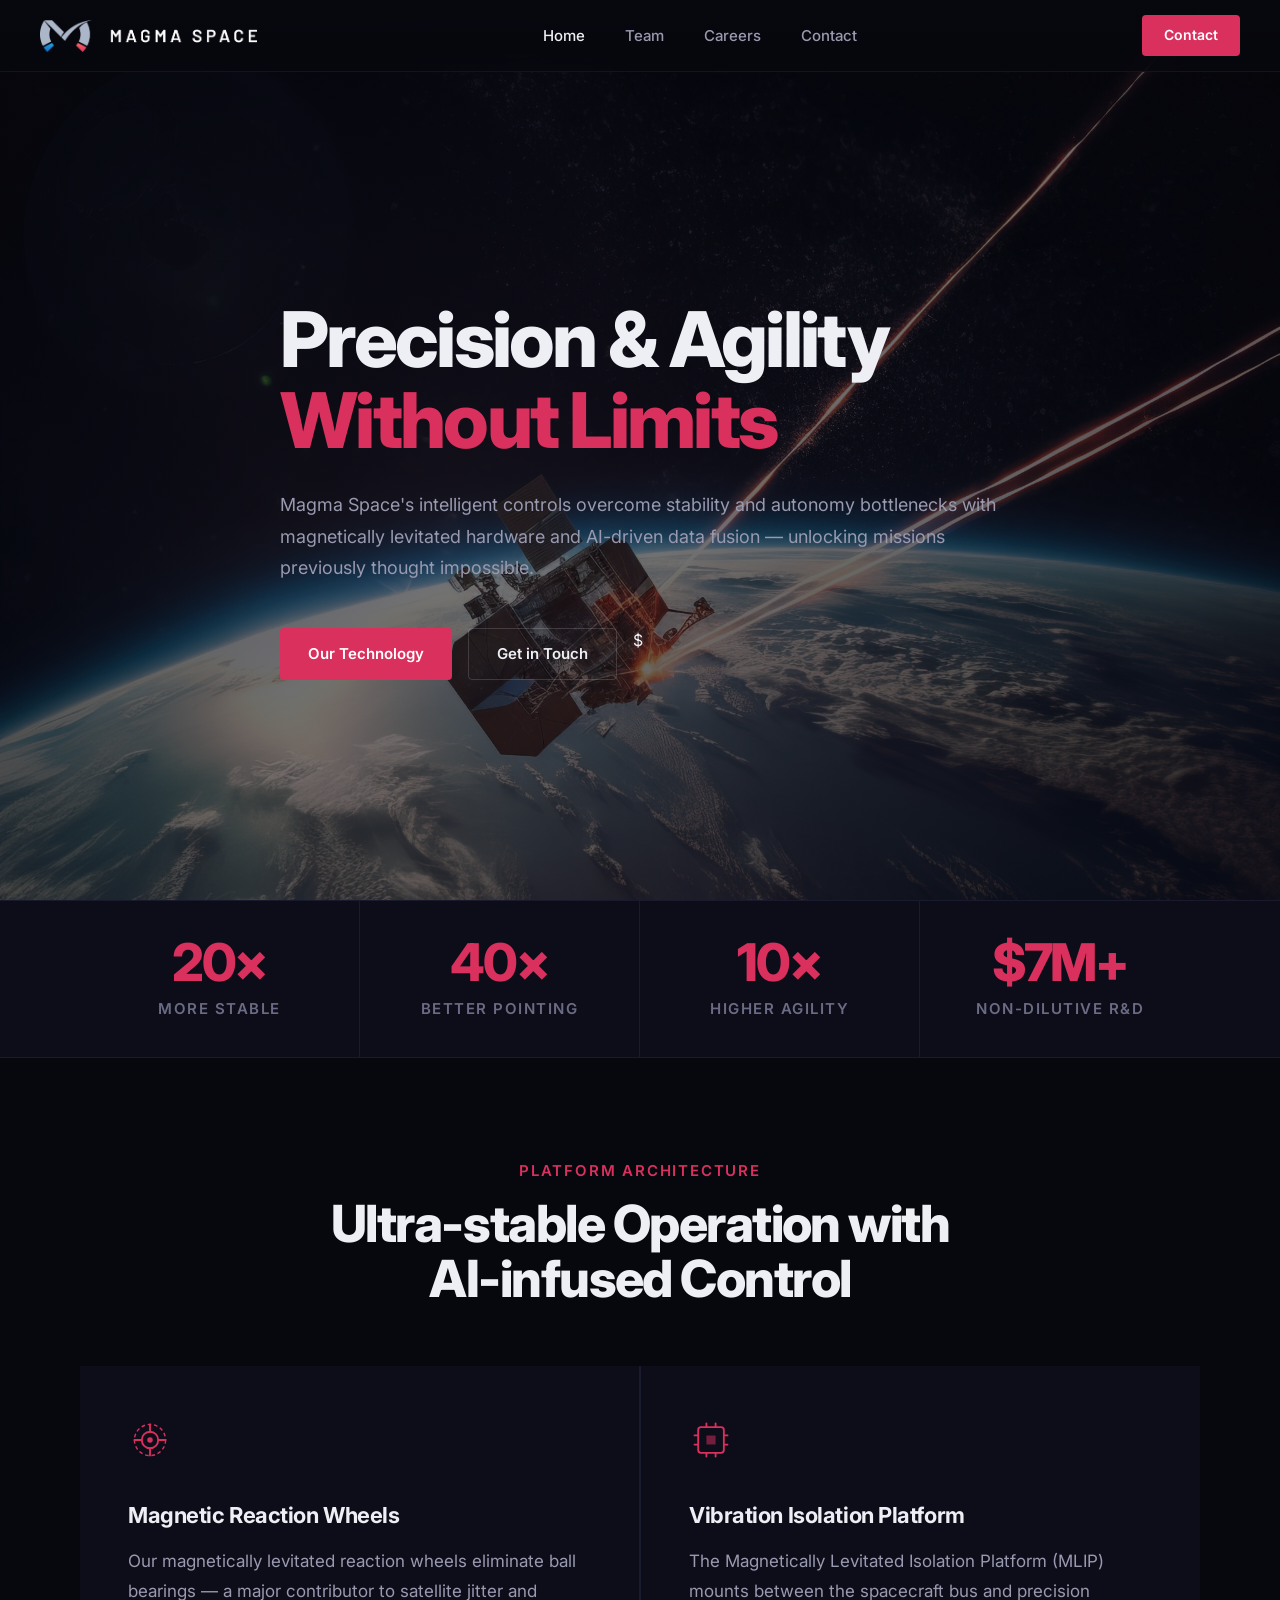
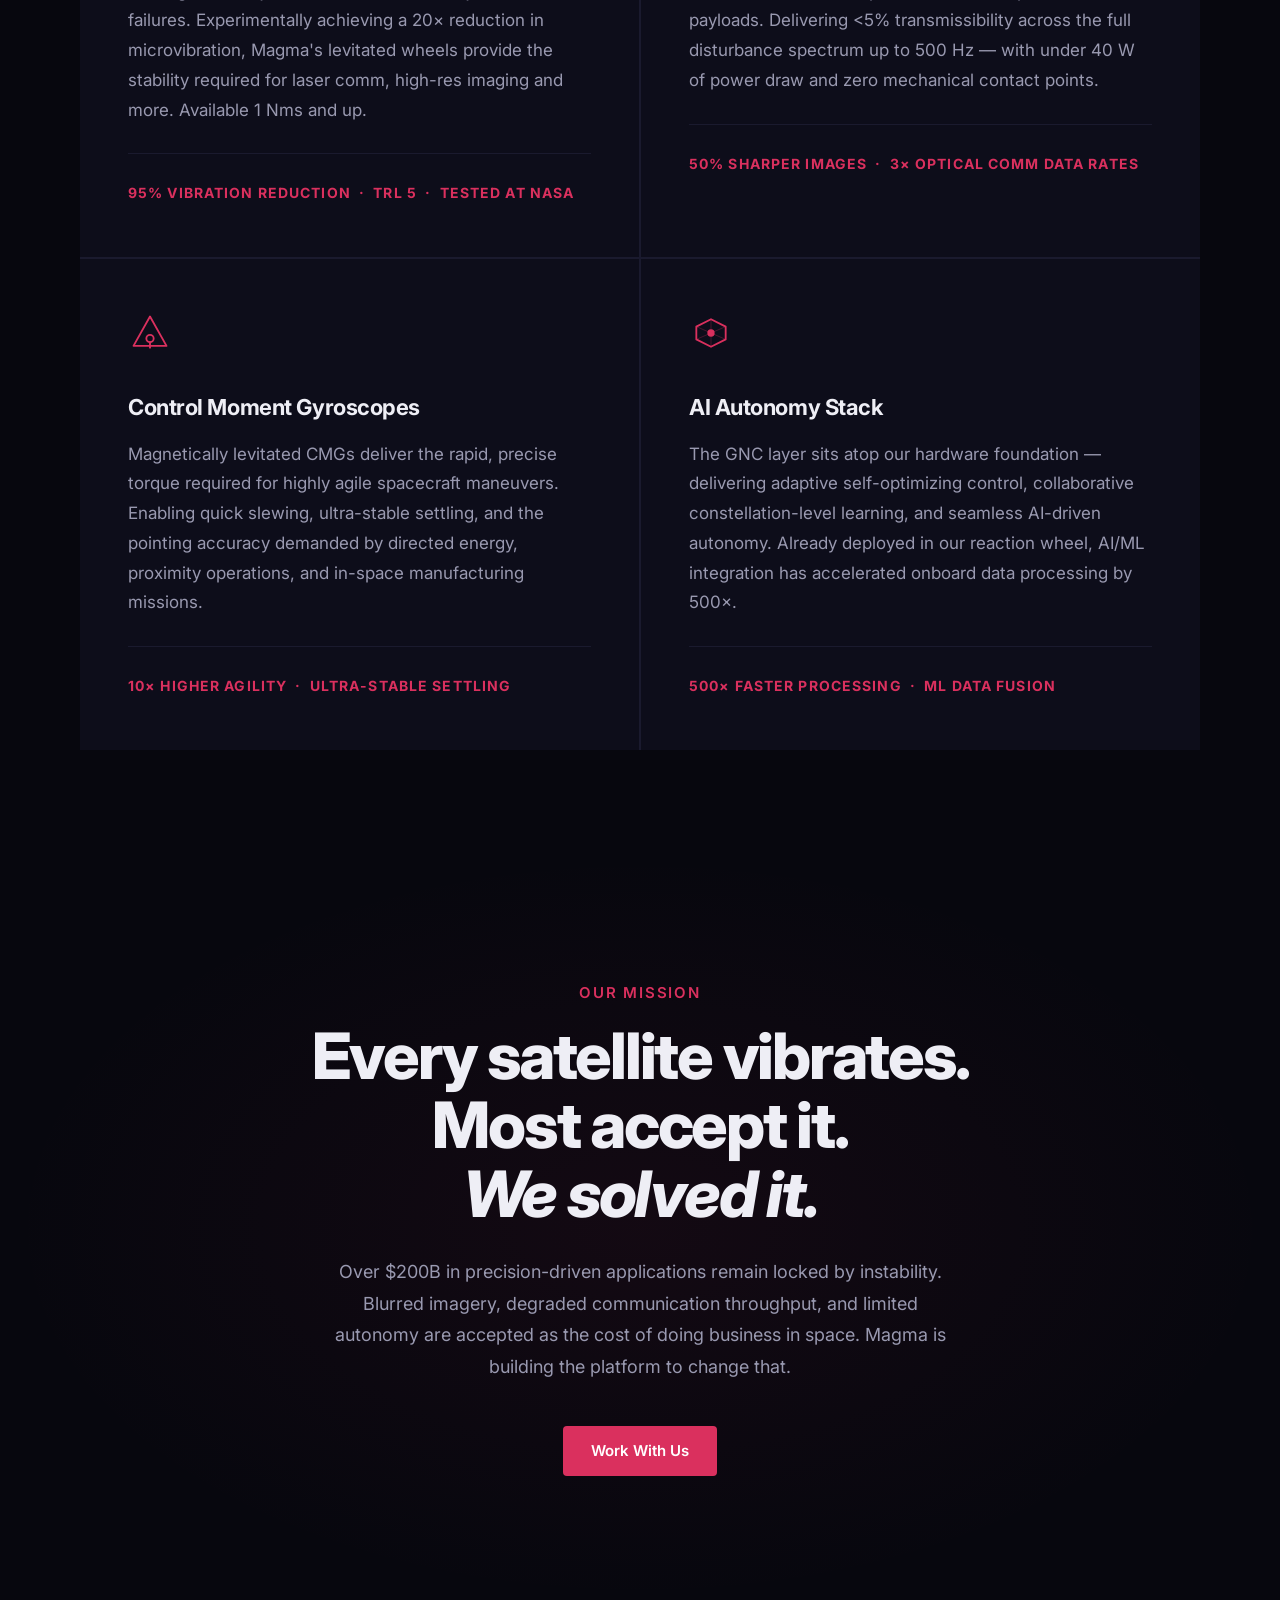
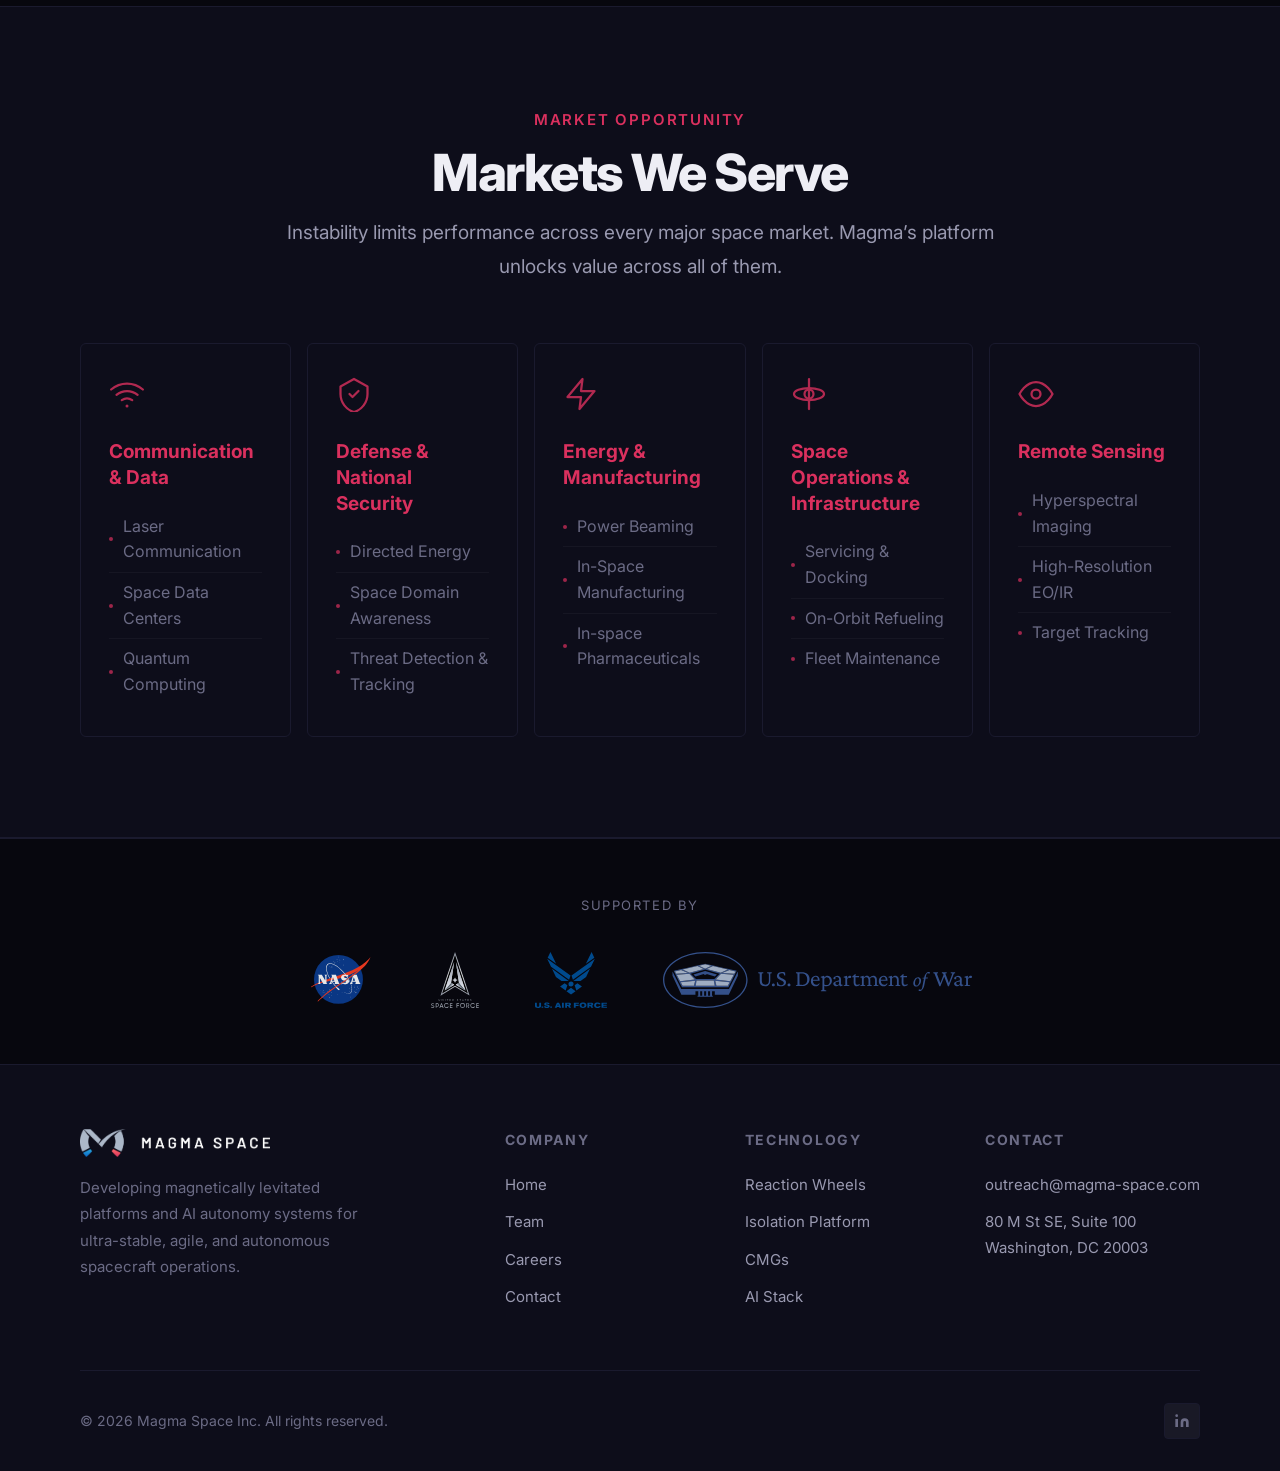
==== commit 6bdadf49: "team order and 7M" ====
--- a/index.html
+++ b/index.html
@@ -4,31 +4,40 @@
   <meta charset="UTF-8">
   <meta name="viewport" content="width=device-width, initial-scale=1.0">
   <title>Magma Space — Ultra-Stable, Agile &amp; Autonomous Satellite Control</title>
-  <meta name="description" content="Magma Space builds magnetically levitated platforms and AI autonomy systems that eliminate satellite vibration, enabling unprecedented precision for next-generation space missions.">
+  <meta name="description" content="Magma Space builds precision satellite control systems—including magnetically levitated reaction wheels and AI autonomy software—that eliminate vibration and deliver ultra-stable spacecraft for directed energy, quantum sensing in space, and lasercomm missions.">
+  <meta name="keywords" content="precision satellite control systems, spacecraft precision control, magnetically levitated reaction wheel, magnetic reaction wheel, low-jitter reaction wheel, ultra-stable spacecraft, precision spacecraft, directed energy spacecraft, quantum in space, quantum sensing spacecraft, satellite vibration isolation, spacecraft attitude control, spacecraft pointing control, GNC systems">
   <link rel="canonical" href="https://www.magma-space.com/">
   <link rel="icon" type="image/png" href="Images/logos/magma_favicon.png">
-
+  <meta name="robots" content="index, follow, max-image-preview:large, max-snippet:-1, max-video-preview:-1">
+  <meta name="theme-color" content="#DA305E">
+  <meta name="author" content="Magma Space Inc.">
 
   <!-- Open Graph -->
   <meta property="og:type" content="website">
   <meta property="og:site_name" content="Magma Space">
   <meta property="og:url" content="https://www.magma-space.com/">
   <meta property="og:title" content="Magma Space — Ultra-Stable, Agile & Autonomous Satellite Control">
-  <meta property="og:description" content="Magma Space builds magnetically levitated platforms and AI autonomy systems that eliminate satellite vibration, enabling unprecedented precision for next-generation space missions.">
+  <meta property="og:description" content="Magma Space builds precision satellite control systems—including magnetically levitated reaction wheels and AI autonomy software—that eliminate vibration and deliver ultra-stable spacecraft for directed energy, quantum sensing in space, and lasercomm missions.">
   <meta property="og:image" content="https://www.magma-space.com/Images/stock/lasercomm.jpeg">
+  <meta property="og:image:width" content="1200">
+  <meta property="og:image:height" content="630">
+  <meta property="og:image:alt" content="Magma Space ultra-stable satellite platform with magnetically levitated reaction wheels">
+  <meta property="og:locale" content="en_US">
 
   <!-- Twitter / X Card -->
   <meta name="twitter:card" content="summary_large_image">
   <meta name="twitter:title" content="Magma Space — Ultra-Stable, Agile & Autonomous Satellite Control">
-  <meta name="twitter:description" content="Magma Space builds magnetically levitated platforms and AI autonomy systems that eliminate satellite vibration, enabling unprecedented precision for next-generation space missions.">
+  <meta name="twitter:description" content="Magma Space builds precision satellite control systems—including magnetically levitated reaction wheels and AI autonomy software—that eliminate vibration and deliver ultra-stable spacecraft for directed energy, quantum sensing in space, and lasercomm missions.">
   <meta name="twitter:image" content="https://www.magma-space.com/Images/stock/lasercomm.jpeg">
+  <meta name="twitter:image:alt" content="Magma Space ultra-stable satellite platform with magnetically levitated reaction wheels">
 
   <link rel="preconnect" href="https://fonts.googleapis.com">
   <link rel="preconnect" href="https://fonts.gstatic.com" crossorigin>
   <link href="https://fonts.googleapis.com/css2?family=Inter:ital,wght@0,400;0,500;0,600;0,700;0,800;0,900;1,400&display=swap" rel="stylesheet">
   <link rel="stylesheet" href="style.css">
-
-  <!-- Structured Data -->
+  <link rel="preload" as="image" href="Images/stock/SatelliteWithLaser.jpeg" fetchpriority="high">
+
+  <!-- Structured Data: Organization -->
   <script type="application/ld+json">
   {
     "@context": "https://schema.org",
@@ -36,8 +45,13 @@
     "name": "Magma Space",
     "alternateName": "Magma Space Inc.",
     "url": "https://www.magma-space.com",
-    "logo": "https://www.magma-space.com/Images/logos/221030_Magma_Space_Logo_horizontal_negative.png",
-    "description": "Magma Space builds magnetically levitated platforms and AI autonomy systems that eliminate satellite vibration, enabling unprecedented precision for next-generation space missions.",
+    "logo": {
+      "@type": "ImageObject",
+      "url": "https://www.magma-space.com/Images/logos/magma_favicon.png",
+      "width": 512,
+      "height": 512
+    },
+    "description": "Magma Space builds precision satellite control systems—including magnetically levitated reaction wheels and AI autonomy software—that eliminate vibration and deliver ultra-stable spacecraft for directed energy, quantum sensing in space, and lasercomm missions.",
     "foundingDate": "2022",
     "address": {
       "@type": "PostalAddress",
@@ -57,19 +71,145 @@
     ]
   }
   </script>
+  <!-- Structured Data: Service -->
+  <script type="application/ld+json">
+  {
+    "@context": "https://schema.org",
+    "@type": "Service",
+    "name": "Precision Satellite Control Systems",
+    "description": "An integrated precision satellite control system combining magnetically levitated reaction wheels and AI autonomy software. Eliminates mechanical vibration and jitter to enable ultra-stable spacecraft for directed energy, quantum sensing in space, and high-throughput lasercomm missions.",
+    "provider": {
+      "@type": "Organization",
+      "name": "Magma Space",
+      "url": "https://www.magma-space.com"
+    },
+    "serviceType": "Spacecraft Precision Control Systems",
+    "areaServed": "Worldwide",
+    "keywords": "precision satellite control system, spacecraft precision control, magnetically levitated reaction wheel, magnetic reaction wheel, low-jitter reaction wheel, ultra-stable spacecraft, precision pointing, vibration isolation, directed energy, quantum in space"
+  }
+  </script>
+  <!-- Structured Data: WebSite -->
+  <script type="application/ld+json">
+  {
+    "@context": "https://schema.org",
+    "@type": "WebSite",
+    "name": "Magma Space",
+    "url": "https://www.magma-space.com",
+    "publisher": {
+      "@type": "Organization",
+      "name": "Magma Space",
+      "url": "https://www.magma-space.com"
+    },
+    "inLanguage": "en-US"
+  }
+  </script>
+  <!-- Structured Data: Product (Magnetic Reaction Wheel) -->
+  <script type="application/ld+json">
+  {
+    "@context": "https://schema.org",
+    "@type": "Product",
+    "name": "Magma Space Magnetically Levitated Reaction Wheel",
+    "alternateName": ["Magnetic Reaction Wheel", "Low-Jitter Reaction Wheel", "Maglev Reaction Wheel"],
+    "category": "Spacecraft Attitude Control Actuator",
+    "brand": {
+      "@type": "Brand",
+      "name": "Magma Space"
+    },
+    "manufacturer": {
+      "@type": "Organization",
+      "name": "Magma Space",
+      "url": "https://www.magma-space.com"
+    },
+    "description": "A magnetically levitated reaction wheel that replaces mechanical ball bearings with contactless magnetic suspension — delivering a 20x reduction in microvibration and enabling ultra-stable satellite pointing for laser communication, high-resolution imaging, directed energy, and quantum sensing missions. Available from 1 Nms and up.",
+    "image": "https://www.magma-space.com/Images/stock/SatelliteWithLaser.jpeg",
+    "url": "https://www.magma-space.com/#capabilities",
+    "keywords": "reaction wheel, magnetic reaction wheel, magnetically levitated reaction wheel, low-jitter reaction wheel, spacecraft reaction wheel, satellite reaction wheel, attitude control actuator, satellite stability, spacecraft pointing, microvibration reduction",
+    "audience": {
+      "@type": "BusinessAudience",
+      "audienceType": "Satellite operators, spacecraft primes, defense integrators, space agencies"
+    },
+    "additionalProperty": [
+      { "@type": "PropertyValue", "name": "Microvibration reduction", "value": "95%" },
+      { "@type": "PropertyValue", "name": "Vibration improvement vs. mechanical wheels", "value": "20x" },
+      { "@type": "PropertyValue", "name": "Pointing improvement", "value": "40x" },
+      { "@type": "PropertyValue", "name": "Minimum momentum storage", "value": "1 Nms" },
+      { "@type": "PropertyValue", "name": "Technology Readiness Level", "value": "TRL 5" },
+      { "@type": "PropertyValue", "name": "Test facility", "value": "NASA" }
+    ]
+  }
+  </script>
+  <!-- Structured Data: Product (Vibration Isolation Platform) -->
+  <script type="application/ld+json">
+  {
+    "@context": "https://schema.org",
+    "@type": "Product",
+    "name": "Magnetically Levitated Isolation Platform (MLIP)",
+    "alternateName": ["Vibration Isolation Platform", "Spacecraft Vibration Isolator", "Payload Isolation Platform"],
+    "category": "Spacecraft Vibration Isolation System",
+    "brand": { "@type": "Brand", "name": "Magma Space" },
+    "manufacturer": {
+      "@type": "Organization",
+      "name": "Magma Space",
+      "url": "https://www.magma-space.com"
+    },
+    "description": "The Magnetically Levitated Isolation Platform (MLIP) mounts between the spacecraft bus and precision payloads to deliver less than 5% vibration transmissibility across the full disturbance spectrum up to 500 Hz — with zero mechanical contact points and under 40 W of power draw.",
+    "image": "https://www.magma-space.com/Images/stock/lasercomm.jpeg",
+    "url": "https://www.magma-space.com/#capabilities",
+    "keywords": "vibration isolation platform, spacecraft vibration isolation, payload isolation, jitter suppression, MLIP, magnetic isolation, precision payload mount",
+    "additionalProperty": [
+      { "@type": "PropertyValue", "name": "Transmissibility", "value": "<5% up to 500 Hz" },
+      { "@type": "PropertyValue", "name": "Power draw", "value": "<40 W" },
+      { "@type": "PropertyValue", "name": "Image sharpness improvement", "value": "50%" },
+      { "@type": "PropertyValue", "name": "Optical comm data-rate improvement", "value": "3x" }
+    ]
+  }
+  </script>
+  <!-- Structured Data: Product (Control Moment Gyroscope) -->
+  <script type="application/ld+json">
+  {
+    "@context": "https://schema.org",
+    "@type": "Product",
+    "name": "Magma Space Magnetically Levitated Control Moment Gyroscope (CMG)",
+    "alternateName": ["Control Moment Gyroscope", "CMG", "Maglev CMG"],
+    "category": "Spacecraft Attitude Control Actuator",
+    "brand": { "@type": "Brand", "name": "Magma Space" },
+    "manufacturer": {
+      "@type": "Organization",
+      "name": "Magma Space",
+      "url": "https://www.magma-space.com"
+    },
+    "description": "Magnetically levitated control moment gyroscopes (CMGs) deliver rapid, precise torque for highly agile spacecraft maneuvers — enabling fast slewing, ultra-stable settling, and the pointing accuracy required for directed energy, proximity operations, and in-space manufacturing missions.",
+    "url": "https://www.magma-space.com/#capabilities",
+    "keywords": "control moment gyroscope, CMG, spacecraft CMG, agile satellite, slew maneuver, satellite pointing, spacecraft attitude control",
+    "additionalProperty": [
+      { "@type": "PropertyValue", "name": "Agility improvement", "value": "10x higher" },
+      { "@type": "PropertyValue", "name": "Settling", "value": "Ultra-stable" }
+    ]
+  }
+  </script>
+  <!-- Structured Data: BreadcrumbList -->
+  <script type="application/ld+json">
+  {
+    "@context": "https://schema.org",
+    "@type": "BreadcrumbList",
+    "itemListElement": [
+      { "@type": "ListItem", "position": 1, "name": "Home", "item": "https://www.magma-space.com/" }
+    ]
+  }
+  </script>
 </head>
 <body>
 
 <!-- ── Navigation ─────────────────────────────────────────────────── -->
 <nav>
-  <a href="index.html" class="nav-logo"><img src="Images/logos/221030_Magma_Space_Logo_horizontal_negative.png" alt="Magma Space"></a>
+  <a href="/" class="nav-logo"><img src="Images/logos/221030_Magma_Space_Logo_horizontal_negative.png" alt="Magma Space"></a>
   <ul class="nav-links">
-    <li><a href="index.html" class="active">Home</a></li>
-    <li><a href="team.html">Team</a></li>
-    <li><a href="careers.html">Careers</a></li>
-    <li><a href="contact.html">Contact</a></li>
+    <li><a href="/" class="active">Home</a></li>
+    <li><a href="/team">Team</a></li>
+    <li><a href="/careers">Careers</a></li>
+    <li><a href="/contact">Contact</a></li>
   </ul>
-  <a href="contact.html" class="btn-contact">Contact</a>
+  <a href="/contact" class="btn-contact">Contact</a>
   <button class="nav-toggle" aria-label="Toggle navigation" aria-expanded="false">
     <span></span><span></span><span></span>
   </button>
@@ -84,7 +224,7 @@
       <p>Magma Space's intelligent controls overcome stability and autonomy bottlenecks with magnetically levitated hardware and AI-driven data fusion — unlocking missions previously thought impossible.</p>
       <div class="hero-btns">
         <a href="#capabilities" class="btn btn-primary">Our Technology</a>
-        <a href="contact.html" class="btn btn-outline">Get in Touch</a>
+        <a href="/contact" class="btn btn-outline">Get in Touch</a>$
       </div>
     </div>
   </div>
@@ -107,7 +247,7 @@
         <div class="stat-label">Higher Agility</div>
       </div>
       <div class="stat-item">
-        <div class="stat-number">$5M+</div>
+        <div class="stat-number">$7M+</div>
         <div class="stat-label">Non-Dilutive R&amp;D</div>
       </div>
     </div>
@@ -181,7 +321,7 @@
       <span class="tag">Our Mission</span>
       <h2>Every satellite vibrates.<br>Most accept it.<br><em>We solved it.</em></h2>
       <p>Over $200B in precision-driven applications remain locked by instability. Blurred imagery, degraded communication throughput, and limited autonomy are accepted as the cost of doing business in space. Magma is building the platform to change that.</p>
-      <a href="contact.html" class="btn btn-primary">Work With Us</a>
+      <a href="/contact" class="btn btn-primary">Work With Us</a>
     </div>
   </div>
 </section>
@@ -275,10 +415,10 @@
   <div class="container">
     <p class="partners-label">Supported By</p>
     <div class="partners-logos">
-      <span class="partner-logo"><img src="Images/partners/nasa.svg" alt="NASA"></span>
-      <span class="partner-logo"><img src="Images/partners/space-force.svg" alt="U.S. Space Force"></span>
-      <span class="partner-logo"><img src="Images/partners/air-force.svg" alt="U.S. Air Force"></span>
-      <span class="partner-logo"><img src="Images/partners/dept-of-war.svg" alt="U.S. Department of War"></span>
+      <span class="partner-logo"><img src="Images/partners/nasa.svg" alt="NASA" loading="lazy" decoding="async" width="140" height="60"></span>
+      <span class="partner-logo"><img src="Images/partners/space-force.svg" alt="U.S. Space Force" loading="lazy" decoding="async" width="140" height="60"></span>
+      <span class="partner-logo"><img src="Images/partners/air-force.svg" alt="U.S. Air Force" loading="lazy" decoding="async" width="140" height="60"></span>
+      <span class="partner-logo"><img src="Images/partners/dept-of-war.svg" alt="U.S. Department of War" loading="lazy" decoding="async" width="140" height="60"></span>
     </div>
   </div>
 </div>
@@ -288,16 +428,16 @@
   <div class="container">
     <div class="footer-main">
       <div class="footer-brand">
-        <a href="index.html" class="nav-logo"><img src="Images/logos/221030_Magma_Space_Logo_horizontal_negative.png" alt="Magma Space"></a>
+        <a href="/" class="nav-logo"><img src="Images/logos/221030_Magma_Space_Logo_horizontal_negative.png" alt="Magma Space"></a>
         <p>Developing magnetically levitated platforms and AI autonomy systems for ultra-stable, agile, and autonomous spacecraft operations.</p>
       </div>
       <div class="footer-col">
         <h4>Company</h4>
         <ul>
-          <li><a href="index.html">Home</a></li>
-          <li><a href="team.html">Team</a></li>
-          <li><a href="careers.html">Careers</a></li>
-          <li><a href="contact.html">Contact</a></li>
+          <li><a href="/">Home</a></li>
+          <li><a href="/team">Team</a></li>
+          <li><a href="/careers">Careers</a></li>
+          <li><a href="/contact">Contact</a></li>
         </ul>
       </div>
       <div class="footer-col">
@@ -313,7 +453,7 @@
         <h4>Contact</h4>
         <ul>
           <li><a href="mailto:outreach@magma-space.com">outreach@magma-space.com</a></li>
-          <li><a href="contact.html">80 M St SE, Suite 100<br>Washington, DC 20003</a></li>
+          <li><a href="/contact">80 M St SE, Suite 100<br>Washington, DC 20003</a></li>
         </ul>
       </div>
     </div>
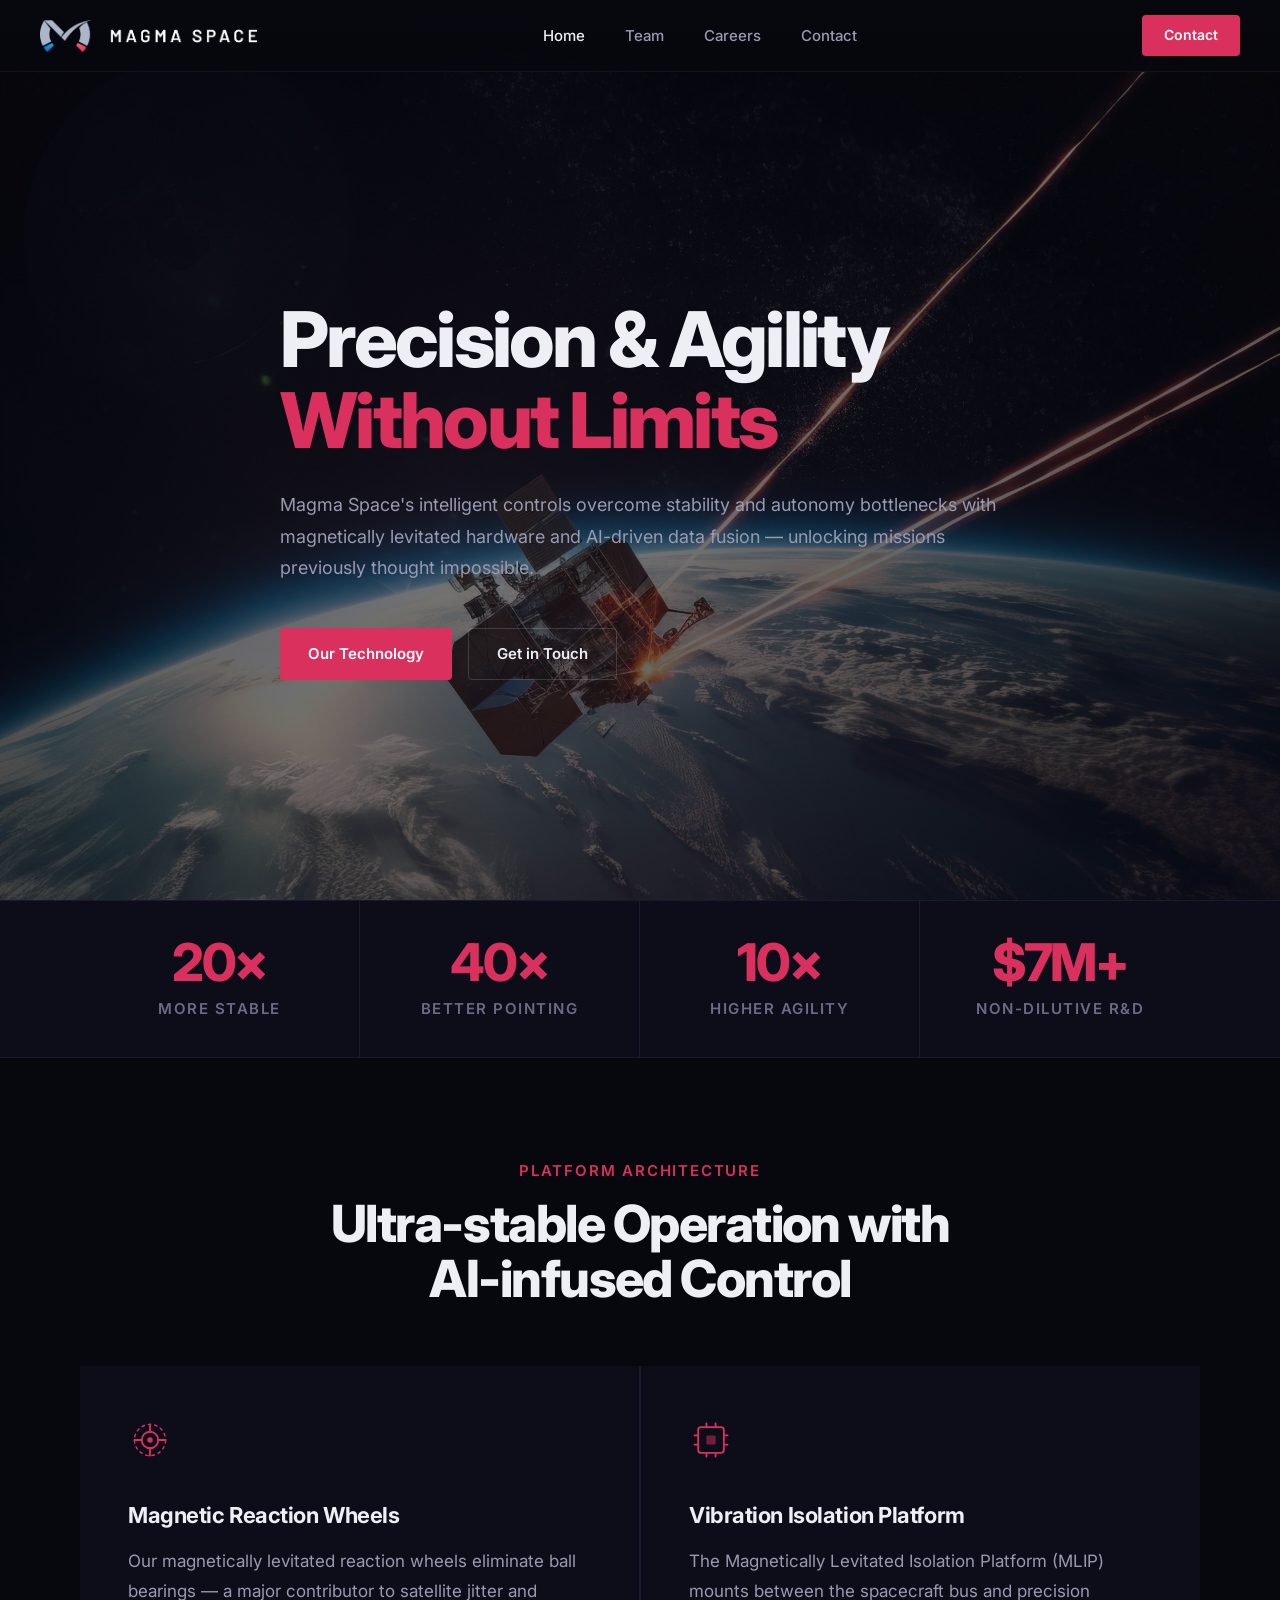
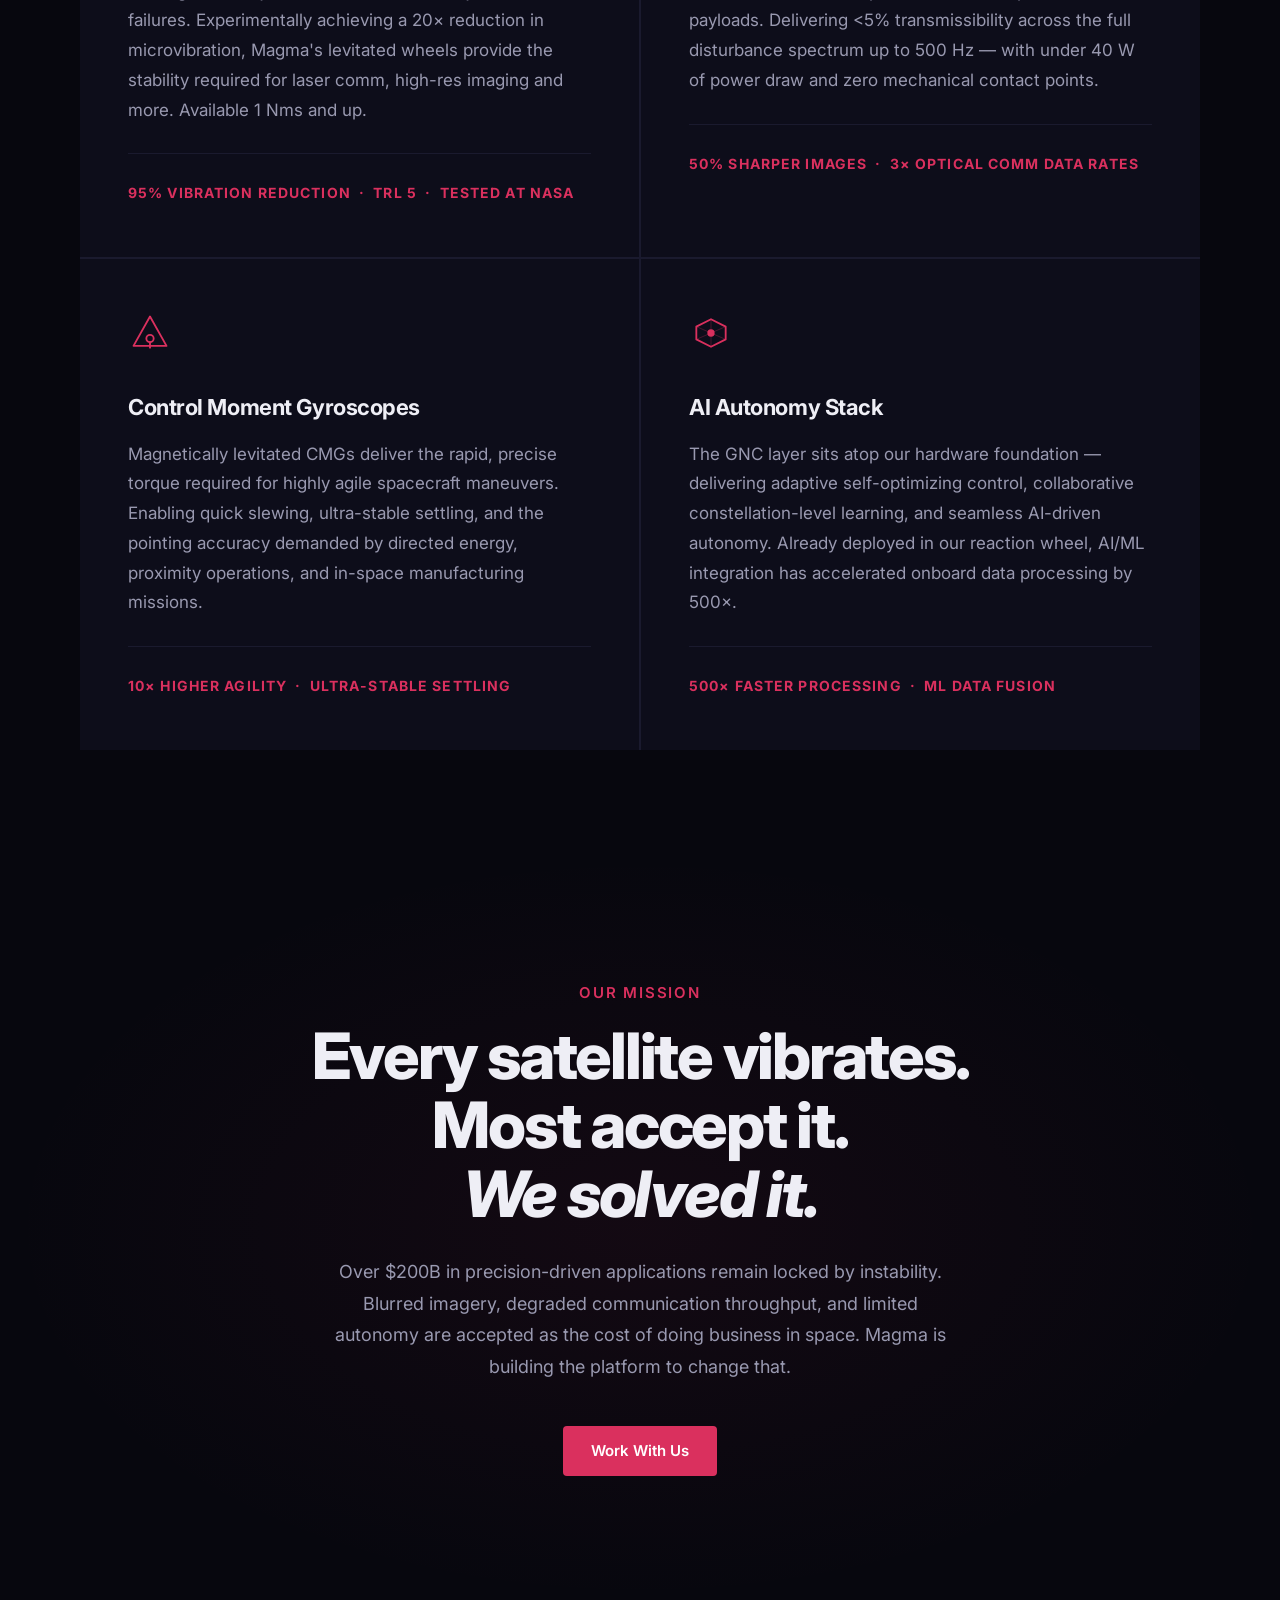
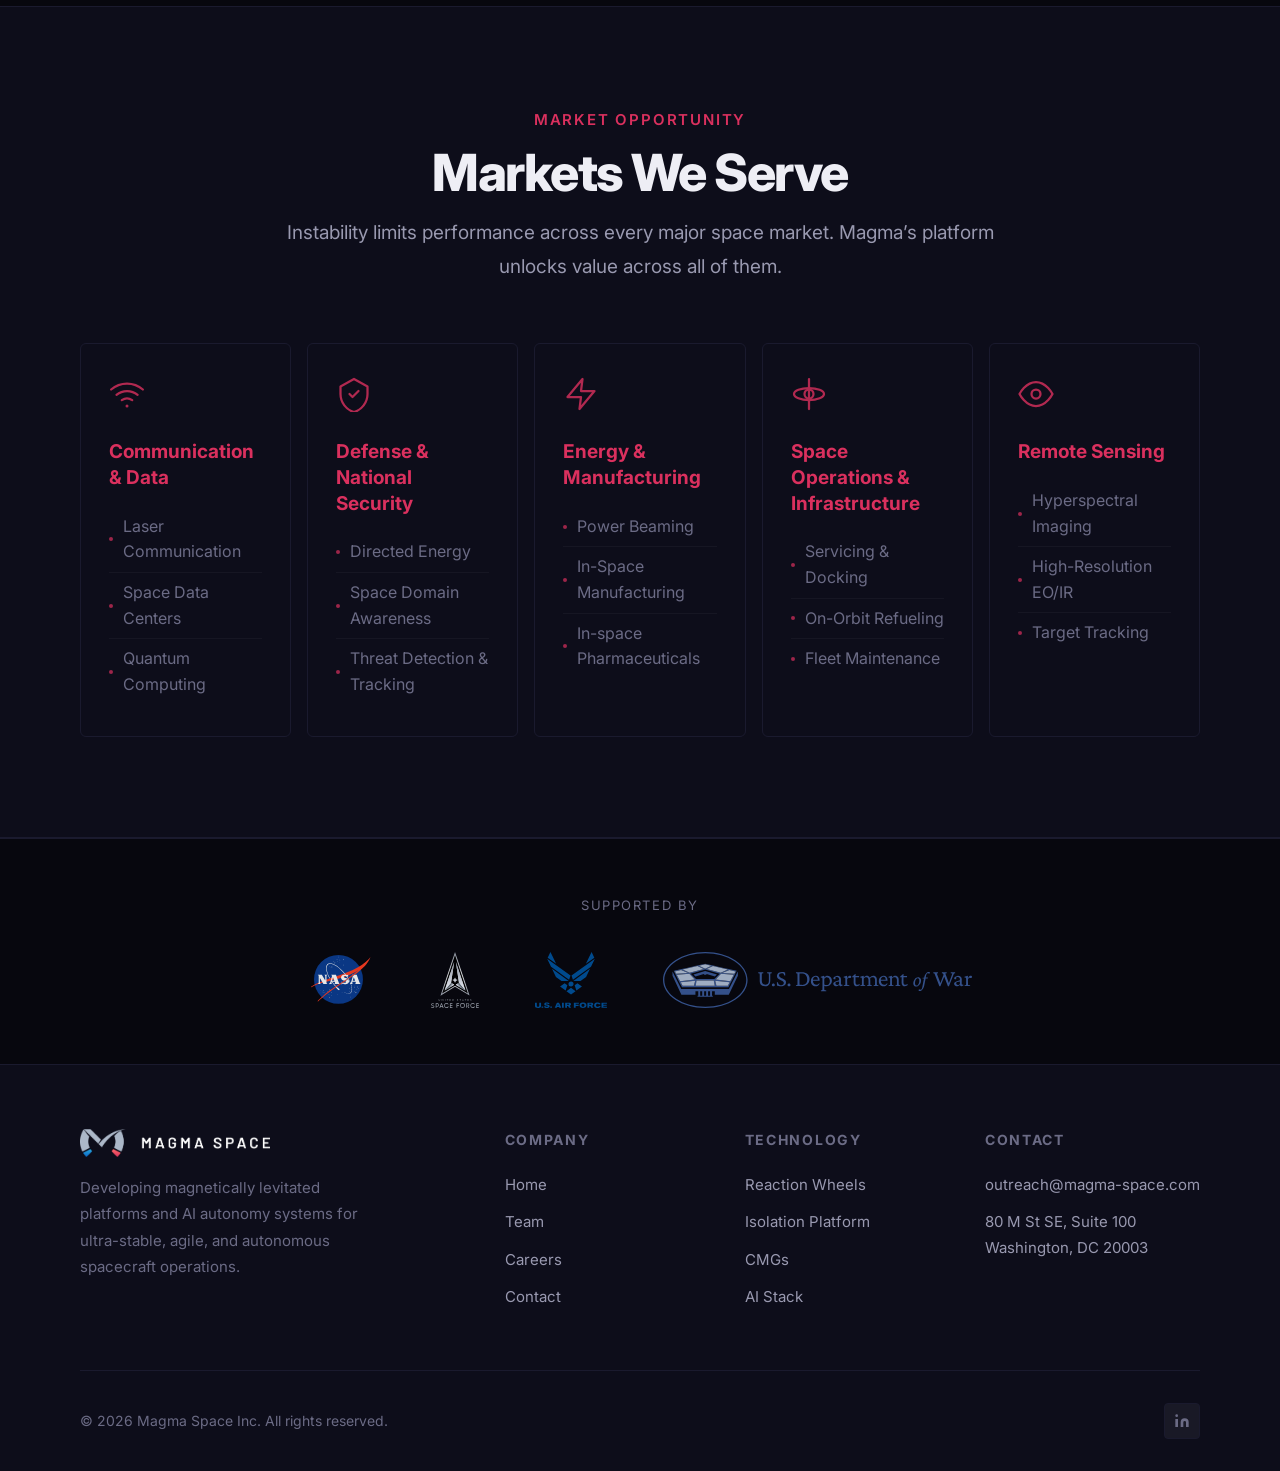
==== commit 6733566c: "fixed rogue dollar sign" ====
--- a/index.html
+++ b/index.html
@@ -224,7 +224,7 @@
       <p>Magma Space's intelligent controls overcome stability and autonomy bottlenecks with magnetically levitated hardware and AI-driven data fusion — unlocking missions previously thought impossible.</p>
       <div class="hero-btns">
         <a href="#capabilities" class="btn btn-primary">Our Technology</a>
-        <a href="/contact" class="btn btn-outline">Get in Touch</a>$
+        <a href="/contact" class="btn btn-outline">Get in Touch</a>
       </div>
     </div>
   </div>
